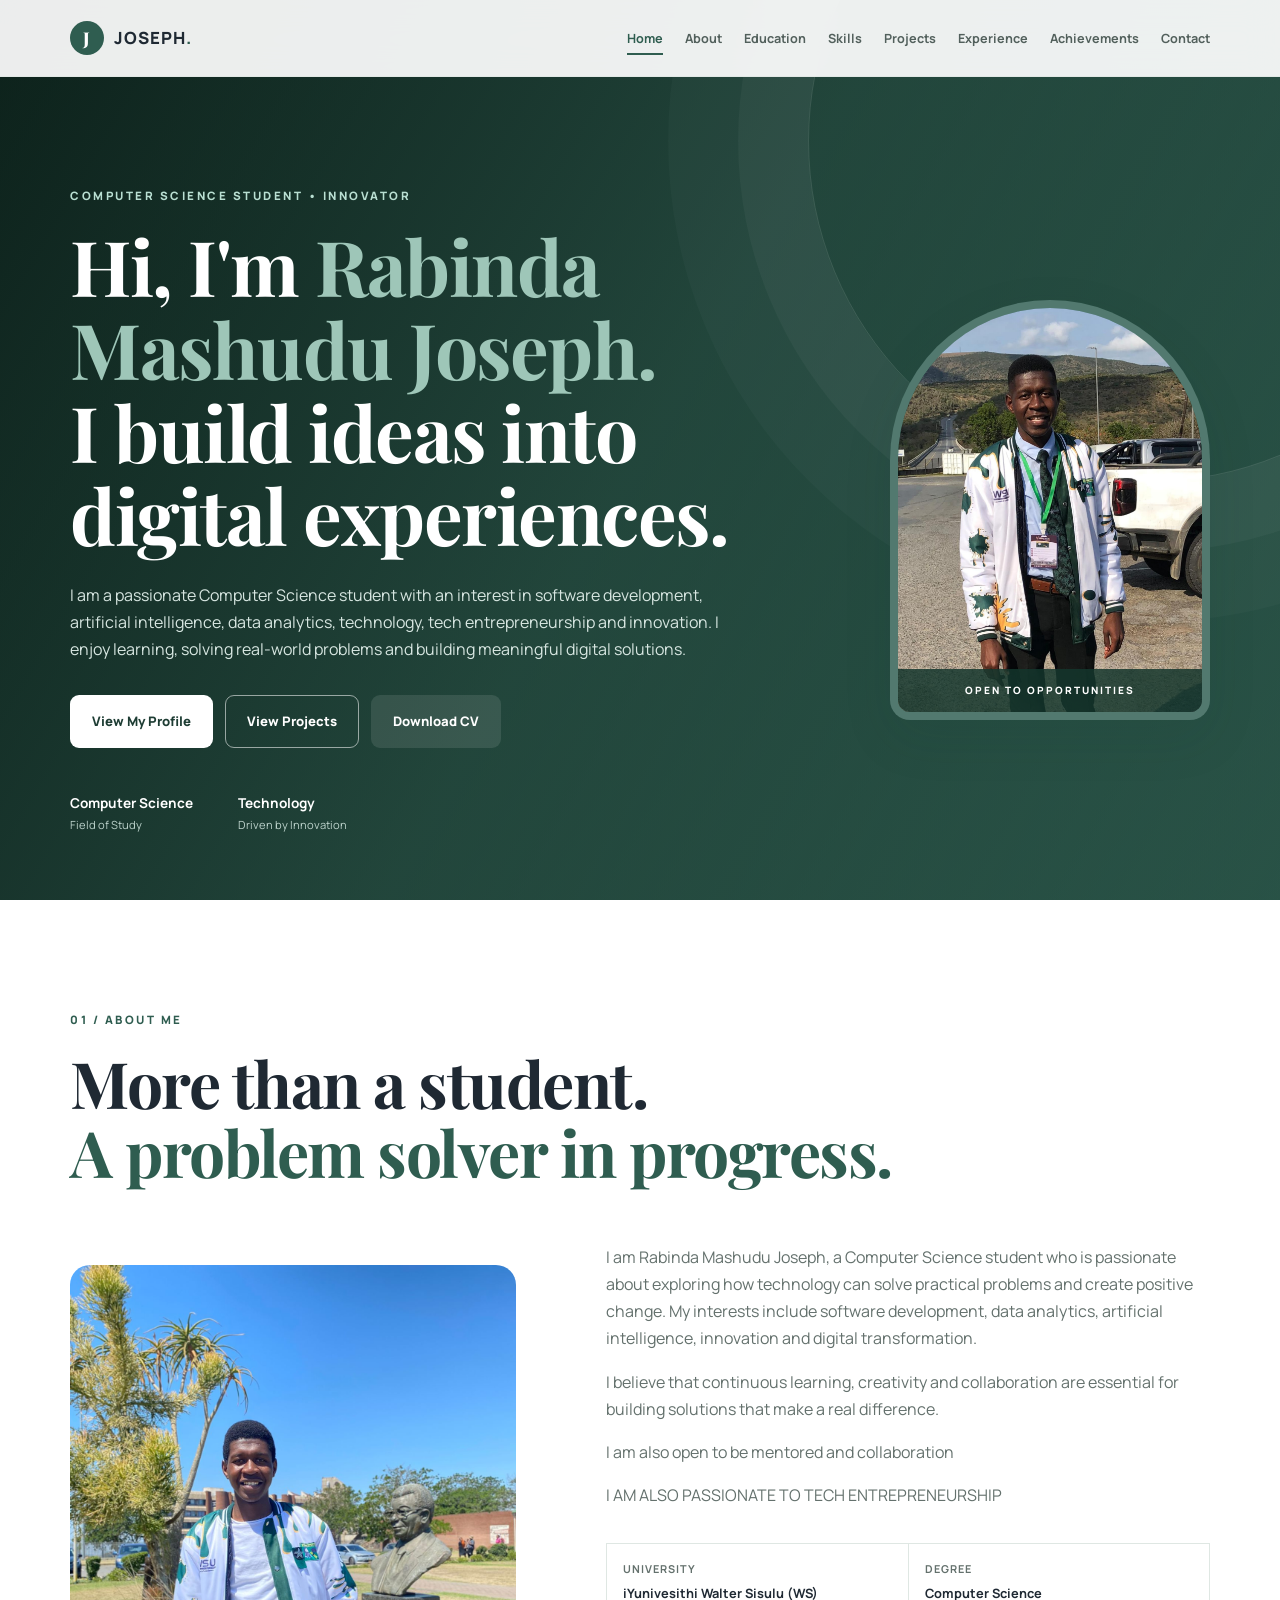
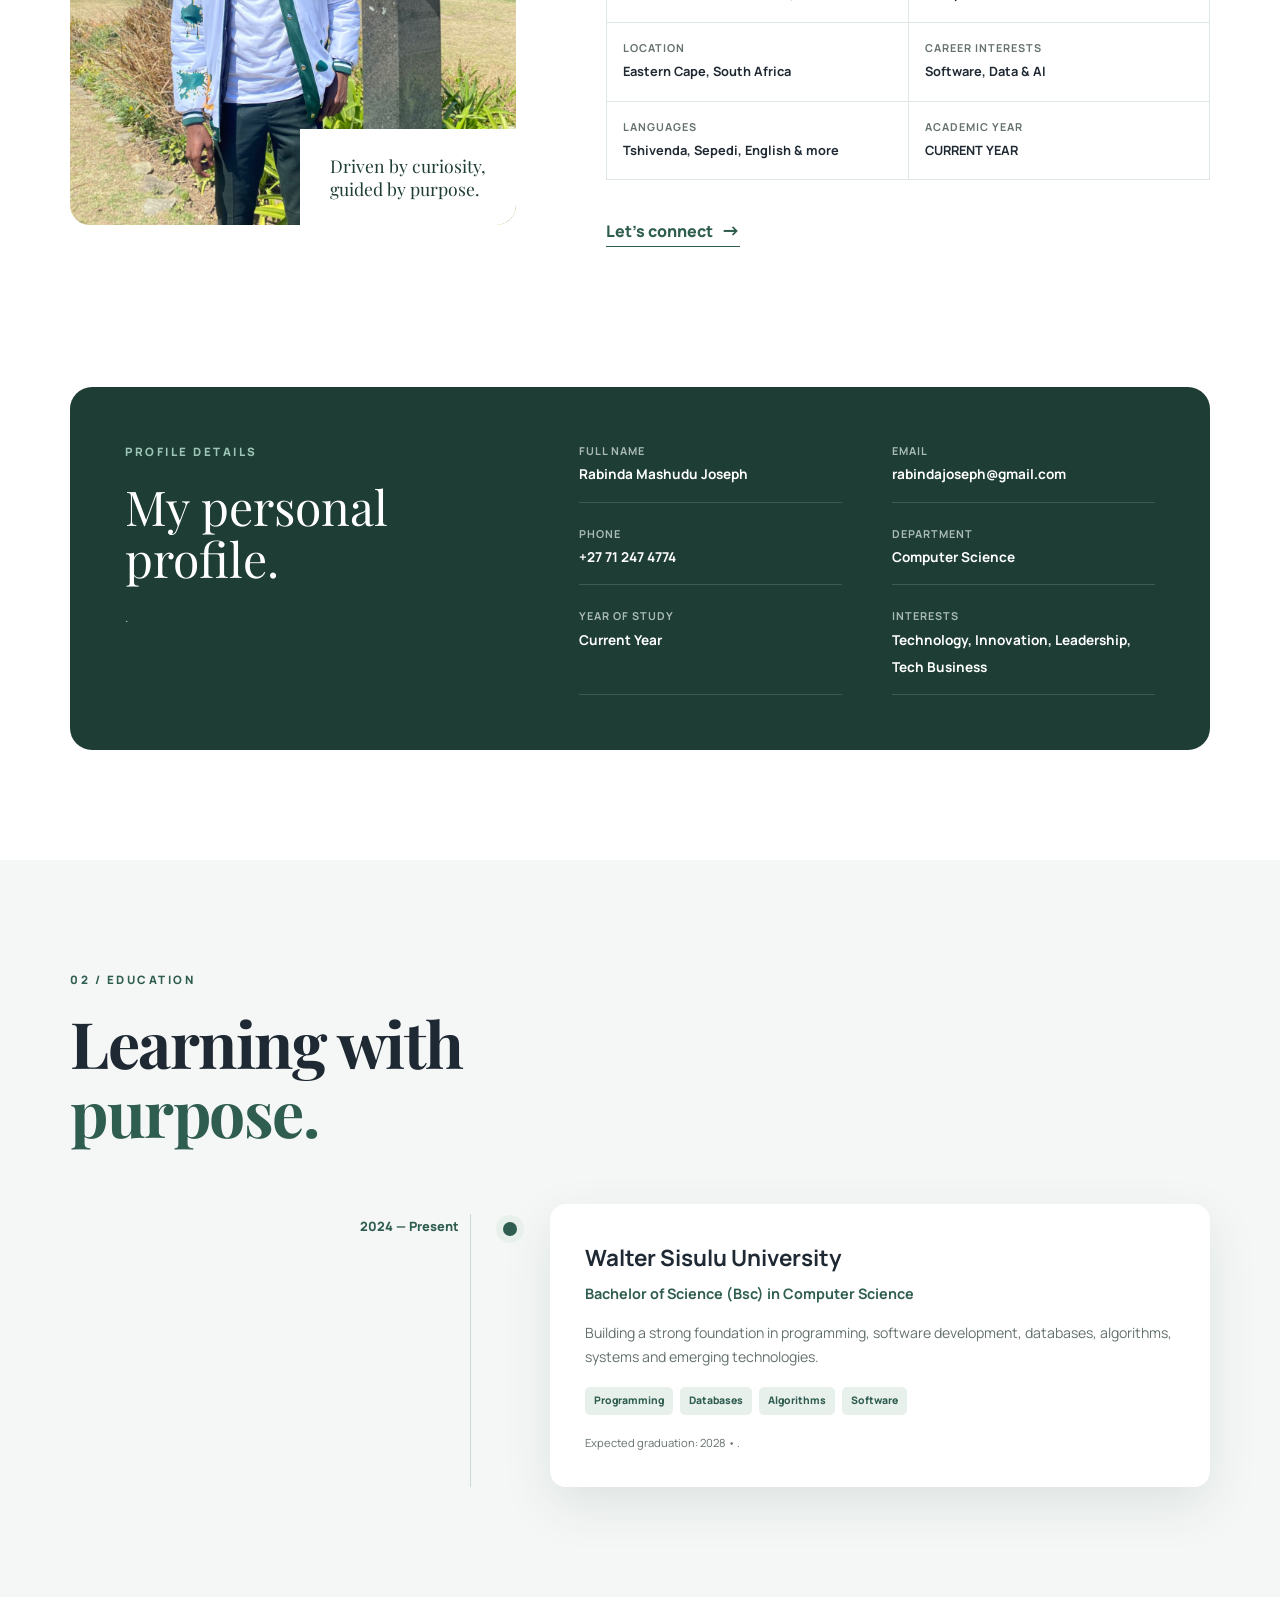
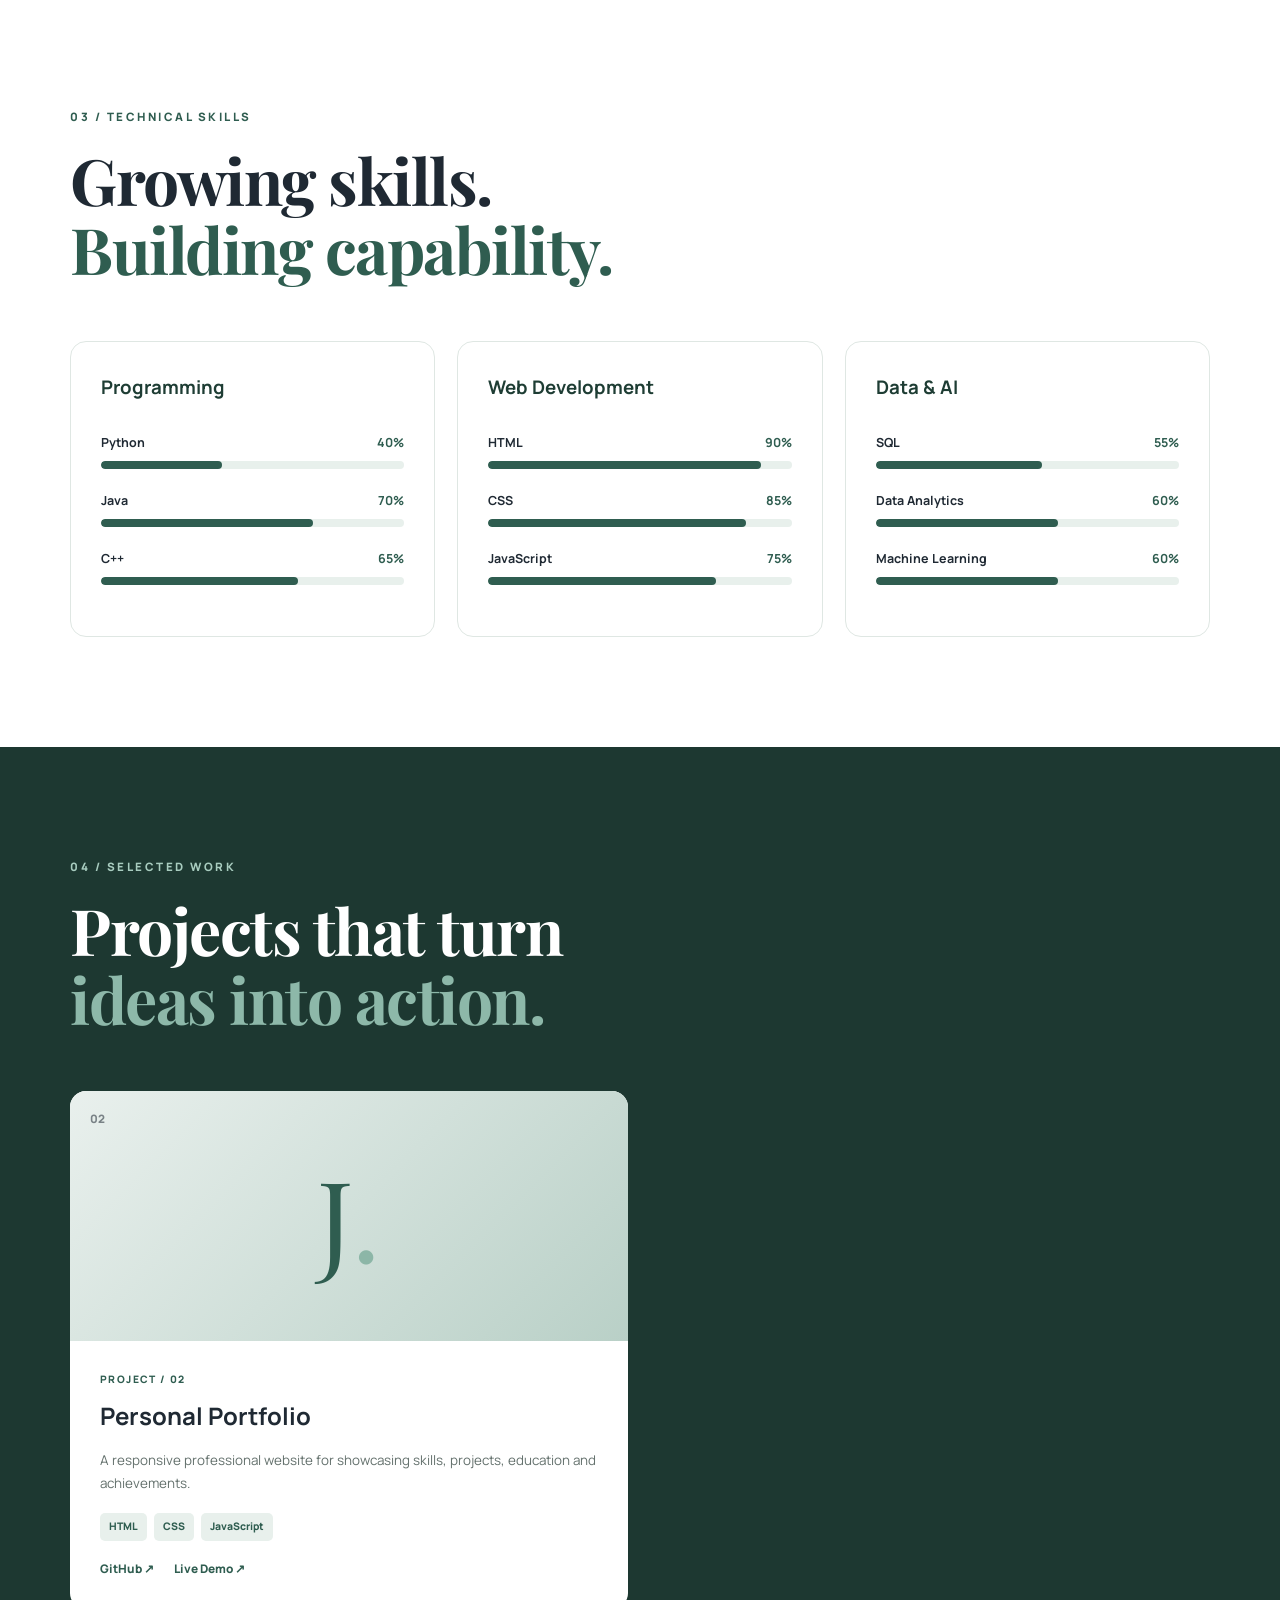
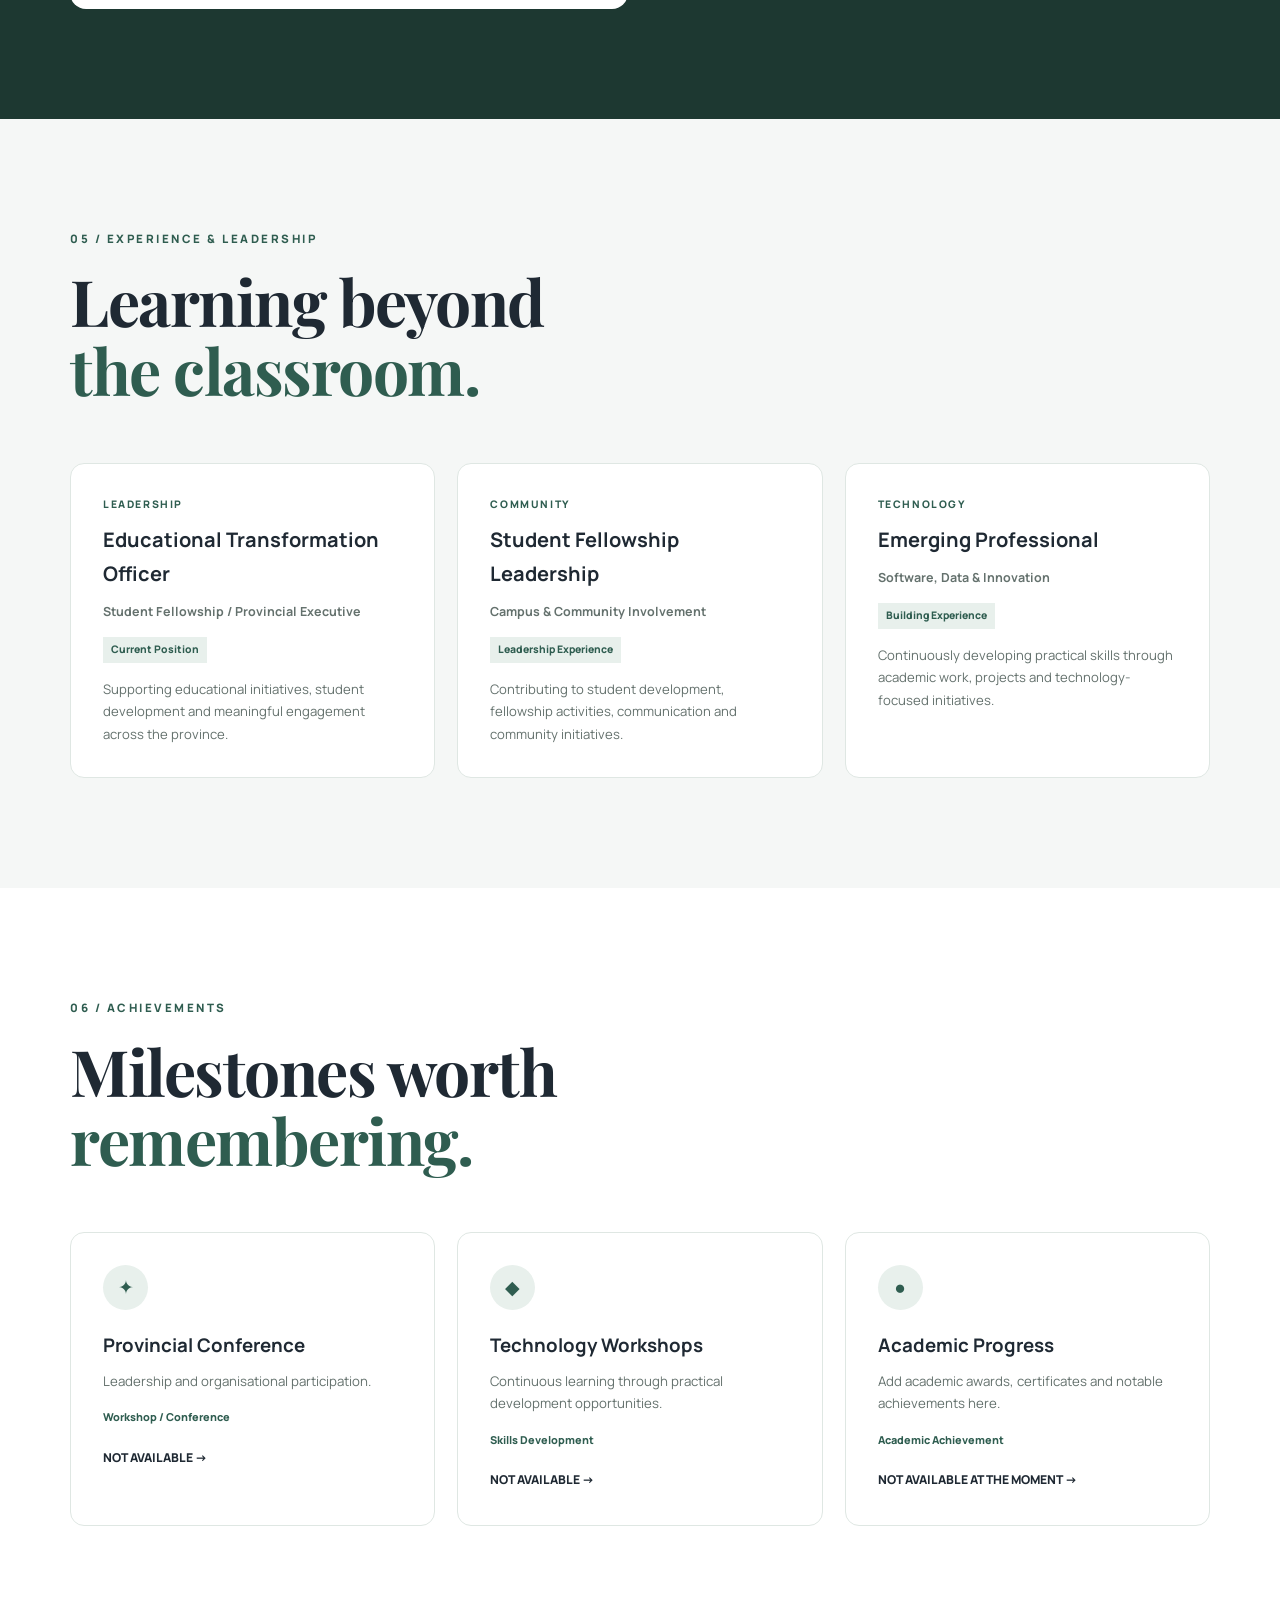
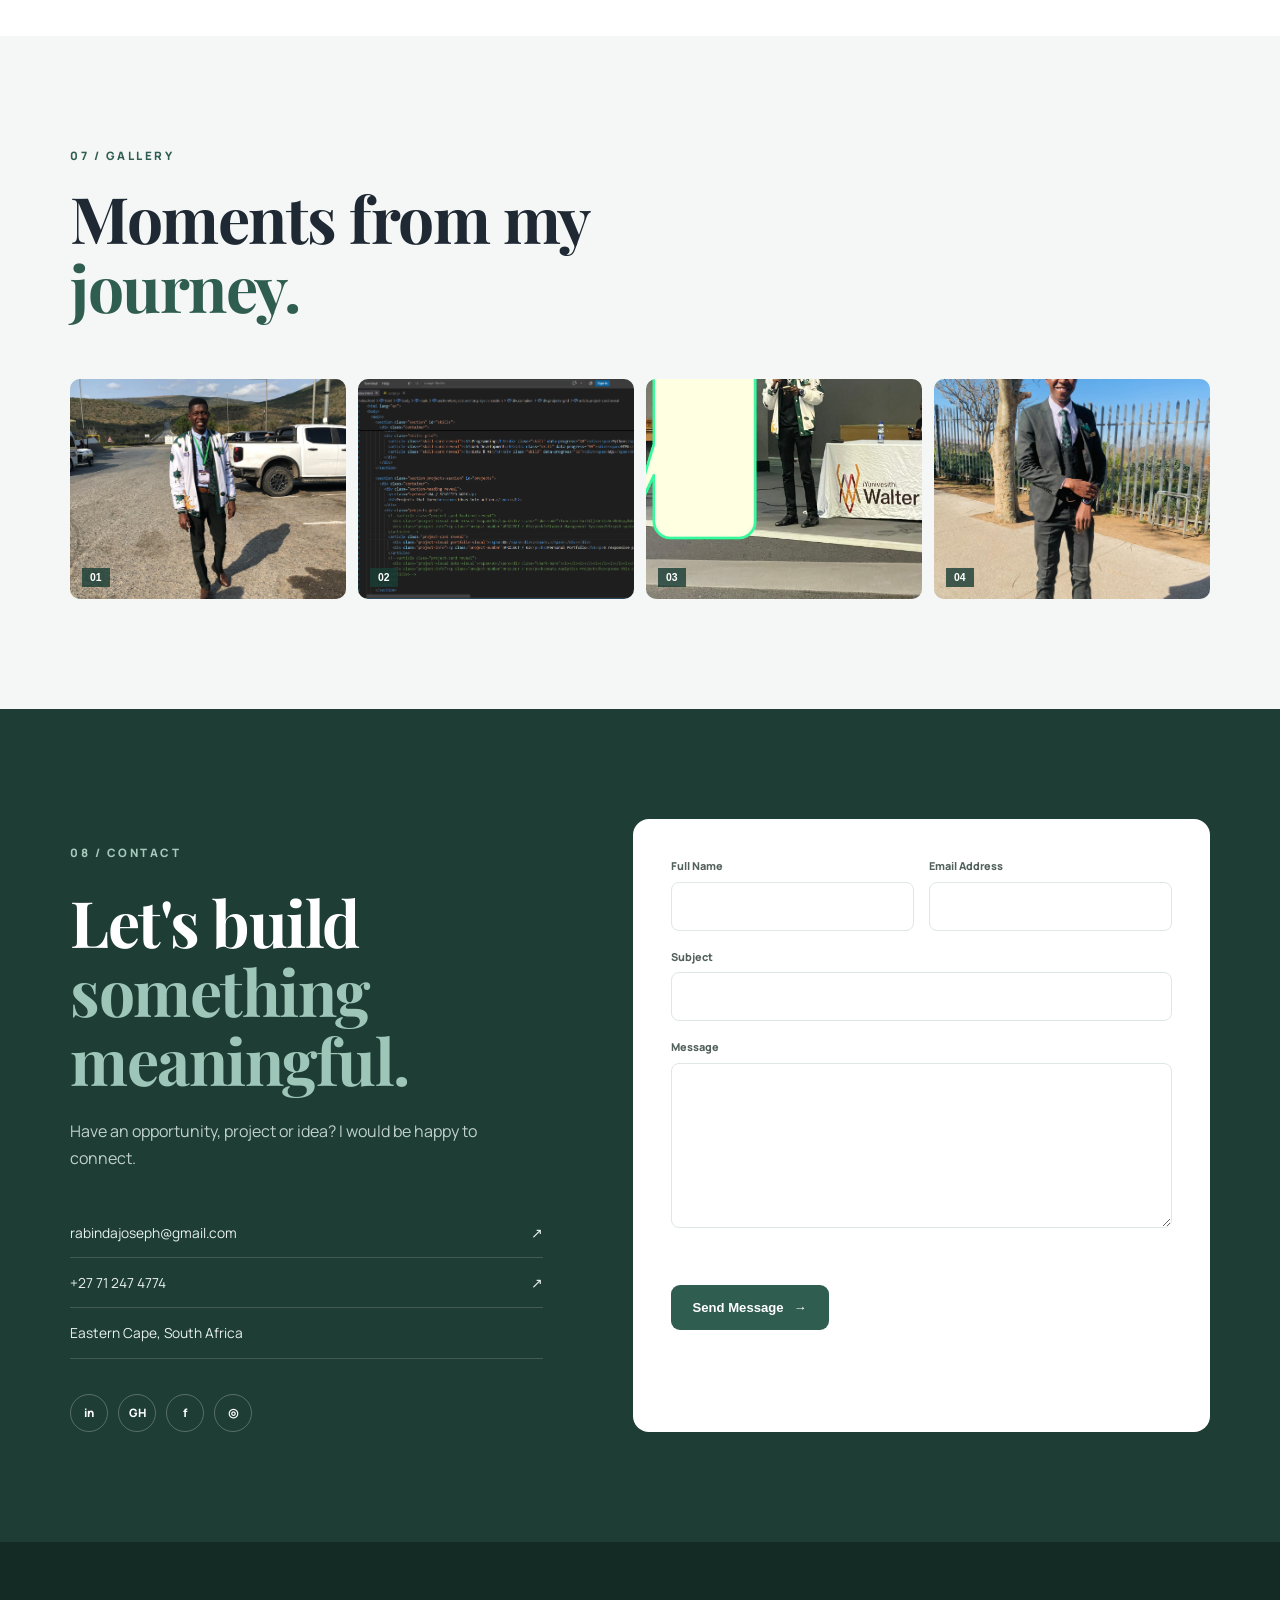
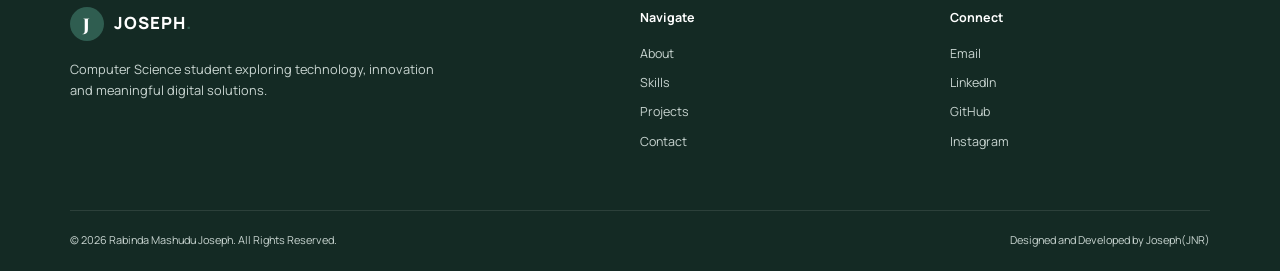
==== index.html @ 8132ddda "Add Google site verification meta tag Added Google site verification meta tag for SEO." ====
<!DOCTYPE html>
<html lang="en">
<head>
  <meta charset="UTF-8">
  <meta name="viewport" content="width=device-width, initial-scale=1.0">
  <meta name="description" content="Joseph's professional Computer Science student portfolio showcasing education, skills, projects, leadership and achievements.">
  <meta name="keywords" content="Joseph, Computer Science, Student Portfolio, Software Developer, Technology">
  <meta property="og:title" content="Rabinda Mashudu Joseph | Computer Science Student">
  <meta property="og:description" content="Professional student portfolio and profile.">
  <meta property="og:type" content="website">
  <title> Rabinda Mashudu Joseph | Computer Science Student</title>
  <link rel="icon" href="assets/images/gallery/logo.png">
  <link rel="preconnect" href="https://fonts.googleapis.com">
  <link rel="preconnect" href="https://fonts.gstatic.com" crossorigin>
  <link href="https://fonts.googleapis.com/css2?family=Manrope:wght@400;500;600;700;800&family=Playfair+Display:wght@600;700&display=swap" rel="stylesheet">
  <link rel="stylesheet" href="css/style.css">
  <link rel="stylesheet" href="css/responsive.css">
  <meta name="google-site-verification" content="IyHEulp7-5OcKnXWqlHJ1XY8YPsf2l_57tyUC4lCIXU" />
</head>
<body>
  <header class="site-header" id="top">
    <nav class="navbar container" aria-label="Main navigation">
      <a class="brand" href="#home" aria-label="Joseph home">
        <!-- Replace with your own logo image: assets/images/logo.png -->
        <span class="brand-mark">J</span>
        <span>JOSEPH<span>.</span></span>
      </a>
      <button class="menu-toggle" aria-label="Open navigation menu" aria-expanded="false">
        <span></span><span></span><span></span>
      </button>
      <ul class="nav-links">
        <li><a class="active" href="#home">Home</a></li>
        <li><a href="#about">About</a></li>
        <li><a href="#education">Education</a></li>
        <li><a href="#skills">Skills</a></li>
        <li><a href="#projects">Projects</a></li>
        <li><a href="#experience">Experience</a></li>
        <li><a href="#achievements">Achievements</a></li>
        <li><a href="#contact">Contact</a></li>
      </ul>
    </nav>
  </header>

  <main>
    <section class="hero" id="home">
      <div class="hero-overlay"></div>
      <div class="container hero-content">
        <div class="hero-copy reveal">
          <p class="eyebrow">COMPUTER SCIENCE STUDENT • INNOVATOR</p>
          <h1>Hi, I'm <span> Rabinda Mashudu Joseph.</span><br>I build ideas into digital experiences.</h1>
          <p class="hero-text">I am a passionate Computer Science student with an interest in software development, artificial intelligence, data analytics, technology, tech entrepreneurship and innovation. I enjoy learning, solving real-world problems and building meaningful digital solutions.</p>
          <div class="hero-actions">
            <a class="btn btn-primary" href="#about">View My Profile</a>
            <a class="btn btn-outline" href="#projects">View Projects</a>
            <a class="btn btn-light" href="assets/documents/CV-PORTAL.pdf" download>Download CV</a>
          </div>
          <div class="hero-meta">
            <div><strong>Computer Science</strong><span>Field of Study</span></div>
            <div><strong>Technology</strong><span>Driven by Innovation</span></div>
          </div>
        </div>
        <div class="hero-card reveal">
          <img src="assets/images/gallery/picture5.jpeg" alt="Portrait of Joseph" onerror="this.style.display='none';this.parentElement.classList.add('image-missing')">
          <div class="profile-placeholder" aria-hidden="true">J</div>
          <div class="status-dot"></div>
          <p>OPEN TO OPPORTUNITIES</p>
        </div>
      </div>
    </section>

    <section class="section about" id="about">
      <div class="container">
        <div class="section-heading reveal">
          <p class="eyebrow">01 / ABOUT ME</p>
          <h2>More than a student.<br><span>A problem solver in progress.</span></h2>
        </div>
        <div class="about-grid">
          <div class="about-image reveal">
            <img src="assets/images/gallery/profile.jpeg" alt="Joseph in a professional setting" onerror="this.style.display='none';this.parentElement.classList.add('image-missing')">
            <div class="profile-placeholder">J</div>
            <div class="image-note">Driven by curiosity,<br>guided by purpose.</div>
          </div>
          <div class="about-content reveal">
            <p>I am Rabinda Mashudu Joseph, a Computer Science student who is passionate about exploring how technology can solve practical problems and create positive change. My interests include software development, data analytics, artificial intelligence, innovation and digital transformation.</p>
            <p>I believe that continuous learning, creativity and collaboration are essential for building solutions that make a real difference.</p>
            <p>I am also open to be mentored and collaboration</p>
            <p>I AM ALSO PASSIONATE TO TECH ENTREPRENEURSHIP</p>
            <div class="details-grid">
              <div><span>University</span><strong> iYunivesithi Walter Sisulu (WS)</strong></div>
              <div><span>Degree</span><strong>Computer Science</strong></div>
              <div><span>Location</span><strong>Eastern Cape, South Africa</strong></div>
              <div><span>Career Interests</span><strong>Software, Data & AI</strong></div>
              <div><span>Languages</span><strong>Tshivenda, Sepedi, English & more</strong></div>
              <div><span>Academic Year</span><strong><!--Edit this detail--> CURRENT YEAR</strong></div>
            </div>
            <a class="text-link" href="#contact">Let's connect <span>→</span></a>
          </div>
        </div>
      </div>
    </section>

    <section class="section personal-section">
      <div class="container">
        <div class="personal-card reveal">
          <div class="personal-intro">
            <p class="eyebrow">PROFILE DETAILS</p>
            <h3>My personal<br>profile.</h3>
            <p><!--Private details such as your student number can remain hidden. Edit or remove any information before publishing-->.</p>
          </div>
          <div class="personal-list">
            <div><span>Full Name</span><strong>Rabinda Mashudu Joseph </strong></div>
            <div><span>Email</span><strong>rabindajoseph@gmail.com</strong></div>
            <div><span>Phone</span><strong>+27 71 247 4774</strong></div>
            <div><span>Department</span><strong>Computer Science</strong></div>
            <div><span>Year of Study</span><strong>Current Year</strong></div>
            <div><span>Interests</span><strong>Technology, Innovation, Leadership, Tech Business</strong></div>
          </div>
        </div>
      </div>
    </section>

    <section class="section section-tint" id="education">
      <div class="container">
        <div class="section-heading reveal">
          <p class="eyebrow">02 / EDUCATION</p>
          <h2>Learning with<br><span>purpose.</span></h2>
        </div>
        <div class="timeline">
          <article class="timeline-item reveal">
            <div class="timeline-date">2024 — Present</div>
            <div class="timeline-card">
              <span class="timeline-dot"></span>
              <h3>Walter Sisulu University</h3>
              <h4>Bachelor of Science (Bsc) in Computer Science</h4>
              <p>Building a strong foundation in programming, software development, databases, algorithms, systems and emerging technologies.</p>
              <div class="tag-row"><span>Programming</span><span>Databases</span><span>Algorithms</span><span>Software</span></div>
              <p class="small-text">Expected graduation: 2028 • <!--Update these details to match your programme-->.</p>
            </div>
          </article>
        </div>
      </div>
    </section>

    <section class="section" id="skills">
      <div class="container">
        <div class="section-heading reveal">
          <p class="eyebrow">03 / TECHNICAL SKILLS</p>
          <h2>Growing skills.<br><span>Building capability.</span></h2>
        </div>
        <div class="skills-grid">
          <article class="skill-card reveal"><h3>Programming</h3><div class="skill" data-progress="40"><div><span>Python</span><b>40%</b></div><i><em></em></i></div><div class="skill" data-progress="70"><div><span>Java</span><b>70%</b></div><i><em></em></i></div><div class="skill" data-progress="65"><div><span>C++</span><b>65%</b></div><i><em></em></i></div></article>
          <article class="skill-card reveal"><h3>Web Development</h3><div class="skill" data-progress="90"><div><span>HTML</span><b>90%</b></div><i><em></em></i></div><div class="skill" data-progress="85"><div><span>CSS</span><b>85%</b></div><i><em></em></i></div><div class="skill" data-progress="75"><div><span>JavaScript</span><b>75%</b></div><i><em></em></i></div></article>
          <article class="skill-card reveal"><h3>Data & AI</h3><div class="skill" data-progress="55"><div><span>SQL</span><b>55%</b></div><i><em></em></i></div><div class="skill" data-progress="60"><div><span>Data Analytics</span><b>60%</b></div><i><em></em></i></div><div class="skill" data-progress="60"><div><span>Machine Learning</span><b>60%</b></div><i><em></em></i></div></article>
        </div>
      </div>
    </section>

    <section class="section projects-section" id="projects">
      <div class="container">
        <div class="section-heading reveal">
          <p class="eyebrow">04 / SELECTED WORK</p>
          <h2>Projects that turn<br><span>ideas into action.</span></h2>
        </div>
        <div class="projects-grid">
          <!--<article class="project-card featured reveal">
            <div class="project-visual code-visual"><span>01</span><div class="fake-code">function build()<br>{<br>&nbsp;&nbsp;return <i>"solution";</i><br>}</div></div>
            <div class="project-info"><p class="project-number">PROJECT / 01</p><h3>Student Management System</h3><p>A system designed to manage student information and academic records in a structured and user-friendly way.</p><div class="tag-row"><span>HTML</span><span>CSS</span><span>JavaScript</span><span>MySQL</span></div><div class="project-links"><a href="#">GitHub ↗</a><a href="#">Live Demo ↗</a></div></div>
          </article> -->
          <article class="project-card reveal">
            <div class="project-visual portfolio-visual"><span>02</span><div>J<span>.</span></div></div>
            <div class="project-info"><p class="project-number">PROJECT / 02</p><h3>Personal Portfolio</h3><p>A responsive professional website for showcasing skills, projects, education and achievements.</p><div class="tag-row"><span>HTML</span><span>CSS</span><span>JavaScript</span></div><div class="project-links"><a href="https://github.com/JosephRabinda">GitHub ↗</a><a href="#">Live Demo ↗</a></div></div>
          </article>
          <!--<article class="project-card reveal">
            <div class="project-visual data-visual"><span>03</span><div class="chart-bars"><i></i><i></i><i></i><i></i><i></i></div></div>
            <div class="project-info"><p class="project-number">PROJECT / 03</p><h3>Data Analytics Project</h3><p>Use this card to showcase a future data analysis or machine learning project.</p><div class="tag-row"><span>Python</span><span>SQL</span><span>Analytics</span></div><div class="project-links"><a href="#">GitHub ↗</a><a href="#">Case Study ↗</a></div></div>
          </article>-->
        </div>
      </div>
    </section>

    <section class="section section-tint" id="experience">
      <div class="container">
        <div class="section-heading reveal"><p class="eyebrow">05 / EXPERIENCE & LEADERSHIP</p><h2>Learning beyond<br><span>the classroom.</span></h2></div>
        <div class="experience-grid">
          <article class="experience-card reveal"><p>LEADERSHIP</p><h3>Educational Transformation Officer</h3><h4>Student Fellowship / Provincial Executive</h4><span class="date">Current Position</span><p>Supporting educational initiatives, student development and meaningful engagement across the province.</p></article>
          <article class="experience-card reveal"><p>COMMUNITY</p><h3>Student Fellowship Leadership</h3><h4>Campus & Community Involvement</h4><span class="date">Leadership Experience</span><p>Contributing to student development, fellowship activities, communication and community initiatives.</p></article>
          <article class="experience-card reveal"><p>TECHNOLOGY</p><h3>Emerging Professional</h3><h4>Software, Data & Innovation</h4><span class="date">Building Experience</span><p>Continuously developing practical skills through academic work, projects and technology-focused initiatives.</p></article>
        </div>
      </div>
    </section>

    <section class="section" id="achievements">
      <div class="container">
        <div class="section-heading reveal"><p class="eyebrow">06 / ACHIEVEMENTS</p><h2>Milestones worth<br><span>remembering.</span></h2></div>
        <div class="achievement-grid">
          <article class="achievement-card reveal"><div class="achievement-icon">✦</div><h3>Provincial Conference</h3><p>Leadership and organisational participation.</p><span>Workshop / Conference</span><a href="#">NOT AVAILABLE →</a></article>
          <article class="achievement-card reveal"><div class="achievement-icon">◆</div><h3>Technology Workshops</h3><p>Continuous learning through practical development opportunities.</p><span>Skills Development</span><a href="#">NOT AVAILABLE →</a></article>
          <article class="achievement-card reveal"><div class="achievement-icon">●</div><h3>Academic Progress</h3><p>Add academic awards, certificates and notable achievements here.</p><span>Academic Achievement</span><a href="#">NOT AVAILABLE AT THE MOMENT →</a></article>
        </div>
      </div>
    </section>

    <section class="section gallery-section">
      <div class="container">
        <div class="section-heading reveal"><p class="eyebrow">07 / GALLERY</p><h2>Moments from my<br><span>journey.</span></h2></div>
        <div class="gallery-grid reveal">
          <button class="gallery-item" data-full="assets/images/gallery/picture1.jpeg"><span>01</span><img src="assets/images/gallery/picture1.jpeg" alt="Gallery image 1"></button>
          <button class="gallery-item" data-full="assets/images/gallery/picture6.png"><span>02</span><img src="assets/images/gallery/picture6.png" alt="Gallery image 2"></button>
          <button class="gallery-item" data-full="assets/images/gallery/picture7.jpeg"><span>03</span><img src="assets/images/gallery/picture7.jpeg" alt="Gallery image 3"></button>
          <button class="gallery-item" data-full="assets/images/gallery/picture2.jpeg"><span>04</span><img src="assets/images/gallery/picture2.jpeg" alt="Gallery image 4"></button>
        </div>
      </div>
    </section>

    <section class="section contact-section" id="contact">
      <div class="container contact-grid">
        <div class="contact-copy reveal">
          <p class="eyebrow">08 / CONTACT</p>
          <h2>Let's build<br><span>something meaningful.</span></h2>
          <p>Have an opportunity, project or idea? I would be happy to connect.</p>
          <div class="contact-list">
            <a href="mailto:rabindajoseph@gmail.com">rabindajoseph@gmail.com <span>↗</span></a>
            <a href="tel:+27712474774">+27 71 247 4774 <span>↗</span></a>
            <p>Eastern Cape, South Africa</p>
          </div>
          <div class="socials">
            <a href="www.linkedin.com/in/josephrabinda" aria-label="LinkedIn">in</a><a href="https://github.com/JosephRabinda" aria-label="GitHub">GH</a><a href="https://www.facebook.com/j.h.seh.ph.rabinda" aria-label="Facebook">f</a><a href="https://www.instagram.com/joseph_rabinda?utm_source=qr&igsi=MTBqMHk4ZnN4NzliYg==" aria-label="Instagram">◎</a><!--<a href="#" aria-label="X">𝕏</a><a href="#" aria-label="YouTube">▶</a>-->
          </div>
        </div>
        <form class="contact-form reveal" id="contactForm" action="https://formsubmit.co/rabindajoseph@gmail.com" method="POST" novalidate>
          <!-- Replace the email in the action URL with your own FormSubmit email -->
          <input type="hidden" name="_subject" value="New message from Joseph's Portfolio">
          <input type="hidden" name="_captcha" value="false">
          <div class="form-row"><div class="field"><label for="name">Full Name</label><input id="name" name="name" type="text" required></div><div class="field"><label for="email">Email Address</label><input id="email" name="email" type="email" required></div></div>
          <div class="field"><label for="subject">Subject</label><input id="subject" name="subject" type="text" required></div>
          <div class="field"><label for="message">Message</label><textarea id="message" name="message" rows="6" required></textarea></div>
          <div id="formMessage" role="status"></div>
          <button class="btn btn-primary" type="submit">Send Message <span>→</span></button>
        </form>
      </div>
    </section>
  </main>

  <footer>
    <div class="container footer-grid">
      <div><a class="brand" href="#home"><span class="brand-mark">J</span><span>JOSEPH<span>.</span></span></a><p>Computer Science student exploring technology, innovation and meaningful digital solutions.</p></div>
      <div><h4>Navigate</h4><a href="#about">About</a><a href="#skills">Skills</a><a href="#projects">Projects</a><a href="#contact">Contact</a></div>
      <div><h4>Connect</h4><a href="mailto:rabindajoseph@gmail.com">Email</a><a href="www.linkedin.com/in/josephrabinda">LinkedIn</a><a href="https://github.com/JosephRabinda">GitHub</a><a href="https://www.instagram.com/joseph_rabinda?utm_source=qr&igsi=MTBqMHk4ZnN4NzliYg==">Instagram</a></div>
    </div>
    <div class="container footer-bottom"><span>© 2026 Rabinda Mashudu Joseph. All Rights Reserved.</span><span>Designed and Developed by Joseph(JNR)</span></div>
  </footer>

  <button class="scroll-top" aria-label="Scroll to top">↑</button>
  <div class="lightbox" role="dialog" aria-modal="true" aria-label="Image preview"><button aria-label="Close image">×</button><img src="" alt="Expanded gallery image"></div>
  <script src="js/script.js"></script>
</body>
</html>
---- css/style.css ----
:root{--green:#2F5D50;--green-dark:#1E3D34;--green-soft:#E8F0EC;--white:#fff;--grey:#F5F7F6;--ink:#1F2933;--muted:#64716d;--line:#dfe7e3;--shadow:0 18px 50px rgba(22,54,45,.10);--radius:22px}*{box-sizing:border-box;margin:0;padding:0}html{scroll-behavior:smooth}body{font-family:Manrope,Arial,sans-serif;color:var(--ink);background:var(--white);line-height:1.7;overflow-x:hidden}a{text-decoration:none;color:inherit}img{max-width:100%;display:block}.container{width:min(1140px,calc(100% - 48px));margin:auto}.section{padding:110px 0}.section-tint{background:var(--grey)}.site-header{position:fixed;top:0;left:0;width:100%;z-index:1000;background:rgba(255,255,255,.92);backdrop-filter:blur(16px);border-bottom:1px solid rgba(223,231,227,.75)}.navbar{height:76px;display:flex;align-items:center;justify-content:space-between}.brand{display:flex;align-items:center;gap:10px;font-weight:800;letter-spacing:1px;font-size:1.05rem}.brand>span:last-child span{color:var(--green)}.brand-mark{display:grid;place-items:center;width:34px;height:34px;border-radius:50%;background:var(--green);color:#fff;font-family:"Playfair Display",serif;font-size:1.1rem}.nav-links{display:flex;align-items:center;gap:22px;list-style:none}.nav-links a{font-size:.79rem;font-weight:700;color:#52605c;position:relative;padding:8px 0;transition:.3s}.nav-links a:hover,.nav-links a.active{color:var(--green)}.nav-links a:after{content:"";position:absolute;bottom:0;left:0;width:0;height:2px;background:var(--green);transition:.3s}.nav-links a:hover:after,.nav-links a.active:after{width:100%}.menu-toggle{display:none;background:none;border:0;cursor:pointer}.menu-toggle span{display:block;width:26px;height:2px;background:var(--green-dark);margin:5px;transition:.3s}.hero{min-height:100vh;display:flex;align-items:center;position:relative;background:linear-gradient(120deg,#18372e,#2f5d50 50%,#244a3f);color:#fff;overflow:hidden}.hero:before{content:"";position:absolute;inset:0;background-image:linear-gradient(120deg,rgba(7,22,17,.75),rgba(47,93,80,.48)),url("../assets/images/background.jpg");background-size:cover;background-position:center;opacity:.88}.hero:after{content:"";position:absolute;width:680px;height:680px;border:1px solid rgba(255,255,255,.12);border-radius:50%;right:-210px;top:-200px;box-shadow:0 0 0 70px rgba(255,255,255,.035),0 0 0 140px rgba(255,255,255,.025)}.hero-content{position:relative;z-index:1;display:grid;grid-template-columns:1.3fr .7fr;gap:80px;align-items:center;padding-top:120px}.eyebrow{font-size:.72rem;font-weight:800;letter-spacing:2.5px;color:var(--green);margin-bottom:18px}.hero .eyebrow{color:#b9dfd2}.hero h1,.section-heading h2,.contact-copy h2{font-family:"Playfair Display",serif;line-height:1.08;letter-spacing:-1.5px}.hero h1{font-size:clamp(3.2rem,6vw,5.5rem);max-width:850px}.hero h1 span,.section-heading h2 span,.contact-copy h2 span{color:#9ec6b8}.hero-text{max-width:650px;color:#d7e6e1;font-size:1rem;margin:26px 0 32px}.hero-actions{display:flex;flex-wrap:wrap;gap:12px}.btn{display:inline-flex;align-items:center;justify-content:center;gap:10px;border:1px solid transparent;padding:14px 21px;border-radius:9px;font-weight:800;font-size:.82rem;cursor:pointer;transition:all .3s ease}.btn:hover{transform:translateY(-3px);box-shadow:0 12px 28px rgba(0,0,0,.18)}.btn-primary{background:var(--green);color:#fff}.btn-primary:hover{background:#3d7465}.hero .btn-primary{background:#fff;color:var(--green-dark)}.hero .btn-primary:hover{background:#e9f4ef}.btn-outline{border-color:rgba(255,255,255,.55);color:#fff}.btn-outline:hover{background:#fff;color:var(--green-dark)}.btn-light{background:rgba(255,255,255,.1);color:#fff}.btn-light:hover{background:rgba(255,255,255,.22)}.hero-meta{display:flex;gap:45px;margin-top:44px}.hero-meta div{display:flex;flex-direction:column}.hero-meta strong{font-size:.85rem}.hero-meta span{font-size:.7rem;color:#bcd2cb}.hero-card{width:320px;height:420px;justify-self:end;position:relative;border-radius:160px 160px 20px 20px;overflow:hidden;border:8px solid rgba(255,255,255,.16);box-shadow:var(--shadow);background:#315f53}.hero-card img{width:100%;height:100%;object-fit:cover}.profile-placeholder{display:none;width:100%;height:100%;place-items:center;background:linear-gradient(135deg,#315f53,#18372e);color:#fff;font:7rem "Playfair Display",serif}.image-missing .profile-placeholder{display:grid}.hero-card.image-missing .profile-placeholder{display:grid}.hero-card.image-missing img,.about-image.image-missing img{display:none}.hero-card p{position:absolute;bottom:0;left:0;right:0;padding:13px;background:rgba(20,54,45,.84);font-size:.63rem;letter-spacing:2px;font-weight:800;text-align:center}.status-dot{position:absolute;top:22px;right:22px;width:12px;height:12px;border-radius:50%;background:#9ec6b8;box-shadow:0 0 0 6px rgba(158,198,184,.18)}.section-heading{margin-bottom:58px}.section-heading h2,.contact-copy h2{font-size:clamp(2.5rem,5vw,4.5rem)}.section-heading h2 span{color:var(--green)}.about-grid{display:grid;grid-template-columns:.85fr 1.15fr;gap:90px;align-items:center}.about-image{height:560px;position:relative;border-radius:20px;overflow:hidden;background:#315f53}.about-image img{width:100%;height:100%;object-fit:cover}.about-image.image-missing .profile-placeholder{display:grid}.image-note{position:absolute;bottom:0;right:0;background:#fff;padding:25px 30px;font:1.1rem "Playfair Display",serif;color:var(--green-dark)}.about-content>p{color:var(--muted);margin-bottom:16px}.details-grid{display:grid;grid-template-columns:1fr 1fr;gap:1px;background:var(--line);border:1px solid var(--line);margin:34px 0}.details-grid div{padding:16px;background:#fff}.details-grid span,.personal-list span{display:block;color:var(--muted);font-size:.68rem;font-weight:700;text-transform:uppercase;letter-spacing:1px}.details-grid strong{font-size:.8rem}.text-link{font-weight:800;color:var(--green);border-bottom:1px solid var(--green);padding-bottom:4px}.text-link span{font-size:1.2rem;margin-left:5px}.personal-section{padding:30px 0 110px}.personal-card{background:var(--green-dark);color:#fff;border-radius:var(--radius);padding:55px;display:grid;grid-template-columns:.8fr 1.2fr;gap:70px}.personal-card .eyebrow{color:#9ec6b8}.personal-card h3{font:3rem/1.1 "Playfair Display",serif}.personal-intro>p:last-child{color:#b9c9c4;margin-top:20px;font-size:.86rem}.personal-list{display:grid;grid-template-columns:1fr 1fr;gap:22px 50px;align-content:center}.personal-list div{padding-bottom:14px;border-bottom:1px solid rgba(255,255,255,.15)}.personal-list span{color:#aabbb6}.personal-list strong{font-size:.85rem}.timeline{position:relative;max-width:850px;margin-left:auto}.timeline:before{content:"";position:absolute;left:110px;top:10px;bottom:0;width:1px;background:#cbd9d4}.timeline-item{display:grid;grid-template-columns:150px 1fr;gap:40px}.timeline-date{font-size:.8rem;font-weight:800;color:var(--green);padding-top:12px}.timeline-card{position:relative;background:#fff;border-radius:16px;padding:35px;box-shadow:var(--shadow)}.timeline-dot{position:absolute;left:-47px;top:18px;width:14px;height:14px;border-radius:50%;background:var(--green);box-shadow:0 0 0 7px var(--green-soft)}.timeline-card h3{font-size:1.4rem}.timeline-card h4{color:var(--green);font-size:.9rem;margin:5px 0 15px}.timeline-card p{color:var(--muted);font-size:.88rem}.tag-row{display:flex;flex-wrap:wrap;gap:7px;margin:18px 0}.tag-row span{padding:5px 9px;background:var(--green-soft);color:var(--green);border-radius:5px;font-size:.65rem;font-weight:800}.small-text{font-size:.7rem!important}.skills-grid{display:grid;grid-template-columns:repeat(3,1fr);gap:22px}.skill-card{border:1px solid var(--line);border-radius:16px;padding:30px;transition:all .3s ease}.skill-card:hover{transform:translateY(-6px);box-shadow:var(--shadow);border-color:#9ec6b8;background:#fbfdfc}.skill-card h3{margin-bottom:28px;color:var(--green-dark)}.skill{margin-bottom:21px}.skill>div{display:flex;justify-content:space-between;font-size:.78rem;font-weight:700;margin-bottom:8px}.skill b{color:var(--green)}.skill i{display:block;height:8px;background:var(--green-soft);border-radius:10px;overflow:hidden}.skill em{display:block;height:100%;width:0;background:var(--green);border-radius:10px;transition:width 1.4s cubic-bezier(.2,.8,.2,1)}.skill-card:hover em{filter:brightness(1.12)}.projects-section{background:#1d3831;color:#fff}.projects-section .section-heading .eyebrow{color:#a8ccbf}.projects-section .section-heading h2 span{color:#8db8a9}.projects-grid{display:grid;grid-template-columns:1fr 1fr;gap:25px}.project-card{background:#fff;color:var(--ink);border-radius:16px;overflow:hidden;transition:all .3s ease}.project-card.featured{grid-column:span 2;display:grid;grid-template-columns:1fr 1fr}.project-card:hover{transform:translateY(-7px);box-shadow:0 24px 50px rgba(0,0,0,.28);outline:1px solid #78a999}.project-visual{min-height:250px;position:relative;display:flex;align-items:center;justify-content:center;overflow:hidden}.project-visual>span{position:absolute;top:18px;left:20px;font-size:.72rem;font-weight:800;opacity:.55}.code-visual{background:linear-gradient(135deg,#c7dfd6,#eaf4f0)}.fake-code{font-family:monospace;color:#315f53;line-height:2;font-size:1rem}.fake-code i{color:#7a9e90}.portfolio-visual{background:linear-gradient(135deg,#e9f0ed,#b9d0c7)}.portfolio-visual>div{font:7rem "Playfair Display",serif;color:#2f5d50}.portfolio-visual>div span{color:#8cb6a7}.data-visual{background:#e7efeb}.chart-bars{display:flex;gap:10px;align-items:flex-end;height:120px}.chart-bars i{display:block;width:24px;background:var(--green);border-radius:5px 5px 0 0}.chart-bars i:nth-child(1){height:35%}.chart-bars i:nth-child(2){height:60%}.chart-bars i:nth-child(3){height:48%}.chart-bars i:nth-child(4){height:85%}.chart-bars i:nth-child(5){height:100%}.project-info{padding:30px}.project-number{font-size:.64rem;font-weight:800;letter-spacing:1.4px;color:var(--green);margin-bottom:8px}.project-info h3{font-size:1.5rem}.project-info>p:not(.project-number){color:var(--muted);font-size:.84rem;margin:12px 0}.project-links{display:flex;gap:20px}.project-links a{font-size:.74rem;font-weight:800;color:var(--green);transition:.3s}.project-links a:hover{color:var(--green-dark);transform:translateX(3px)}.experience-grid,.achievement-grid{display:grid;grid-template-columns:repeat(3,1fr);gap:22px}.experience-card{background:#fff;border-radius:14px;padding:32px;border:1px solid var(--line);transition:.3s}.experience-card:hover{transform:translateY(-5px);box-shadow:var(--shadow)}.experience-card>p:first-child{font-size:.65rem;letter-spacing:1.6px;color:var(--green);font-weight:800}.experience-card h3{font-size:1.25rem;margin:10px 0}.experience-card h4{font-size:.78rem;color:var(--muted)}.experience-card .date{display:inline-block;margin:15px 0;padding:4px 8px;background:var(--green-soft);color:var(--green);font-size:.65rem;font-weight:800}.experience-card>p:last-child{font-size:.82rem;color:var(--muted)}.achievement-card{padding:32px;border-radius:14px;border:1px solid var(--line);transition:.3s}.achievement-card:hover{transform:translateY(-6px);box-shadow:var(--shadow);background:#fbfdfc}.achievement-icon{width:45px;height:45px;display:grid;place-items:center;background:var(--green-soft);color:var(--green);border-radius:50%;font-size:1.2rem}.achievement-card h3{margin:20px 0 8px}.achievement-card p{font-size:.83rem;color:var(--muted)}.achievement-card span{display:block;margin:16px 0;color:var(--green);font-size:.68rem;font-weight:800}.achievement-card a{font-size:.76rem;font-weight:800}.gallery-section{background:var(--grey)}.gallery-grid{display:grid;grid-template-columns:repeat(4,1fr);gap:12px}.gallery-item{border:0;background:#dce8e3;min-height:220px;overflow:hidden;cursor:pointer;position:relative;border-radius:10px}.gallery-item img{width:100%;height:100%;object-fit:cover;position:absolute;inset:0;transition:.4s}.gallery-item:hover img{transform:scale(1.08)}.gallery-item span{position:absolute;z-index:1;bottom:12px;left:12px;background:rgba(24,61,52,.8);color:#fff;padding:4px 8px;font-size:.65rem;font-weight:800}.contact-section{background:var(--green-dark);color:#fff}.contact-grid{display:grid;grid-template-columns:.9fr 1.1fr;gap:90px}.contact-copy .eyebrow{color:#a6c9bc}.contact-copy h2 span{color:#9ec6b8}.contact-copy>p{color:#c0d1cb;margin:24px 0}.contact-list{margin:35px 0}.contact-list a,.contact-list p{display:flex;justify-content:space-between;border-bottom:1px solid rgba(255,255,255,.16);padding:13px 0;color:#e9f1ee;font-size:.86rem}.contact-list a:hover{color:#9ec6b8}.socials{display:flex;gap:10px}.socials a{width:38px;height:38px;border:1px solid rgba(255,255,255,.25);display:grid;place-items:center;border-radius:50%;font-size:.72rem;font-weight:800;transition:.3s}.socials a:hover{background:#fff;color:var(--green-dark);transform:scale(1.1)}.contact-form{background:#fff;color:var(--ink);padding:38px;border-radius:16px}.form-row{display:grid;grid-template-columns:1fr 1fr;gap:15px}.field{margin-bottom:17px}.field label{display:block;font-size:.68rem;font-weight:800;margin-bottom:6px;color:#53615d}.field input,.field textarea{width:100%;border:1px solid var(--line);border-radius:8px;padding:12px;font:inherit;font-size:.85rem;outline:none;transition:.3s}.field input:focus,.field textarea:focus{border-color:var(--green);box-shadow:0 0 0 3px var(--green-soft)}#formMessage{font-size:.78rem;margin-bottom:12px;min-height:20px}.error{color:#b33}.success{color:var(--green)}footer{padding:65px 0 22px;background:#142a24;color:#c9d5d1}.footer-grid{display:grid;grid-template-columns:2fr 1fr 1fr;gap:50px}.footer-grid .brand{color:#fff}.footer-grid p{max-width:380px;font-size:.8rem;margin-top:18px}.footer-grid h4{color:#fff;font-size:.78rem;margin-bottom:15px}.footer-grid>div:nth-child(n+2) a{display:block;font-size:.78rem;margin:8px 0;transition:.3s}.footer-grid>div:nth-child(n+2) a:hover{color:#9ec6b8;transform:translateX(3px)}.footer-bottom{border-top:1px solid rgba(255,255,255,.1);margin-top:50px;padding-top:20px;display:flex;justify-content:space-between;font-size:.68rem}.scroll-top{position:fixed;right:22px;bottom:22px;width:45px;height:45px;border:0;border-radius:50%;background:var(--green);color:#fff;font-size:1.1rem;cursor:pointer;box-shadow:var(--shadow);opacity:0;visibility:hidden;transform:translateY(15px);transition:.3s;z-index:50}.scroll-top.show{opacity:1;visibility:visible;transform:none}.scroll-top:hover{background:var(--green-dark);transform:translateY(-3px)}.lightbox{position:fixed;inset:0;background:rgba(8,22,17,.92);display:none;align-items:center;justify-content:center;padding:40px;z-index:2000}.lightbox.open{display:flex}.lightbox img{max-height:90vh;max-width:90vw;object-fit:contain}.lightbox button{position:absolute;right:25px;top:15px;background:none;border:0;color:#fff;font-size:2.5rem;cursor:pointer}.reveal{opacity:0;transform:translateY(24px);transition:opacity .7s ease,transform .7s ease}.reveal.visible{opacity:1;transform:none}
---- css/responsive.css ----
@media(max-width:1000px){.nav-links{gap:13px}.nav-links a{font-size:.7rem}.hero-content{gap:35px}.about-grid,.contact-grid{gap:50px}.experience-grid,.achievement-grid{grid-template-columns:1fr 1fr}.experience-card:last-child,.achievement-card:last-child{grid-column:span 2}.project-card.featured{grid-template-columns:.8fr 1.2fr}}@media(max-width:780px){.container{width:min(100% - 34px,1140px)}.section{padding:78px 0}.navbar{height:68px}.menu-toggle{display:block;z-index:1002}.nav-links{position:absolute;top:68px;left:0;width:100%;background:#fff;border-bottom:1px solid var(--line);display:flex;flex-direction:column;align-items:stretch;gap:0;padding:12px 24px 22px;max-height:0;overflow:hidden;opacity:0;pointer-events:none;transition:.35s}.nav-links.open{max-height:600px;opacity:1;pointer-events:auto}.nav-links li{border-bottom:1px solid #edf1ef}.nav-links a{display:block;padding:13px 0;font-size:.8rem}.hero{min-height:auto}.hero-content{grid-template-columns:1fr;padding:140px 0 75px;text-align:center}.hero-copy{display:flex;flex-direction:column;align-items:center}.hero h1{font-size:clamp(3rem,11vw,4.5rem)}.hero-text{font-size:.9rem}.hero-card{justify-self:center;width:250px;height:330px}.hero-meta{margin-top:30px}.about-grid,.contact-grid{grid-template-columns:1fr}.about-image{height:430px;max-width:520px}.personal-card{grid-template-columns:1fr;padding:35px;gap:35px}.skills-grid{grid-template-columns:1fr 1fr}.projects-grid{grid-template-columns:1fr}.project-card.featured{grid-column:span 1;grid-template-columns:1fr}.experience-grid,.achievement-grid{grid-template-columns:1fr}.experience-card:last-child,.achievement-card:last-child{grid-column:auto}.gallery-grid{grid-template-columns:1fr 1fr}.footer-grid{grid-template-columns:1fr 1fr}.footer-grid>div:first-child{grid-column:span 2}}@media(max-width:560px){.hero-actions{width:100%;flex-direction:column}.hero-actions .btn{width:100%}.hero-meta{gap:25px}.hero-meta strong{font-size:.72rem}.hero-meta span{font-size:.6rem}.section-heading{margin-bottom:38px}.about-image{height:380px}.details-grid,.personal-list,.form-row{grid-template-columns:1fr}.timeline{margin-left:20px}.timeline:before{left:0}.timeline-item{grid-template-columns:1fr;gap:15px}.timeline-date{padding-left:25px}.timeline-card{padding:25px}.timeline-dot{left:-33px}.skills-grid{grid-template-columns:1fr}.contact-form{padding:25px}.gallery-grid{gap:8px}.gallery-item{min-height:145px}.footer-grid{grid-template-columns:1fr}.footer-grid>div:first-child{grid-column:auto}.footer-bottom{flex-direction:column;gap:8px}.section-heading h2,.contact-copy h2{font-size:2.7rem}.personal-card h3{font-size:2.5rem}}
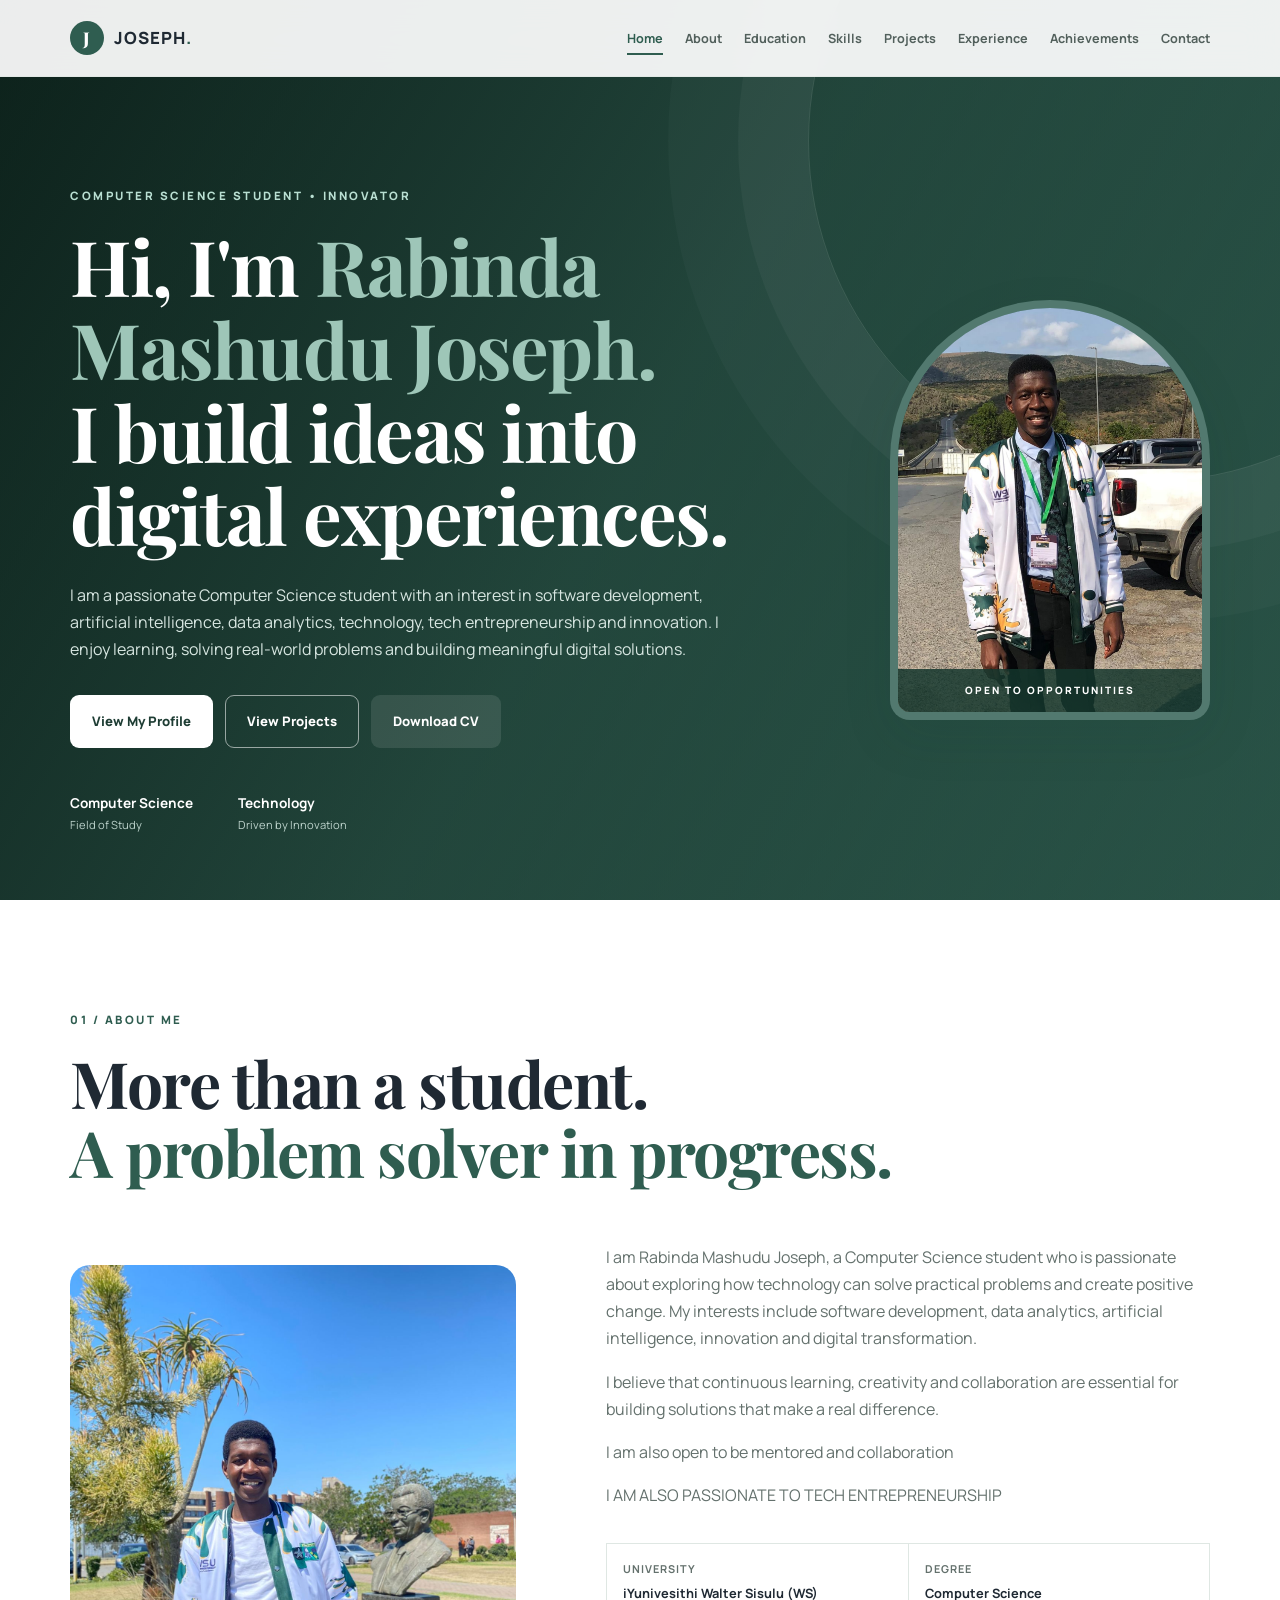
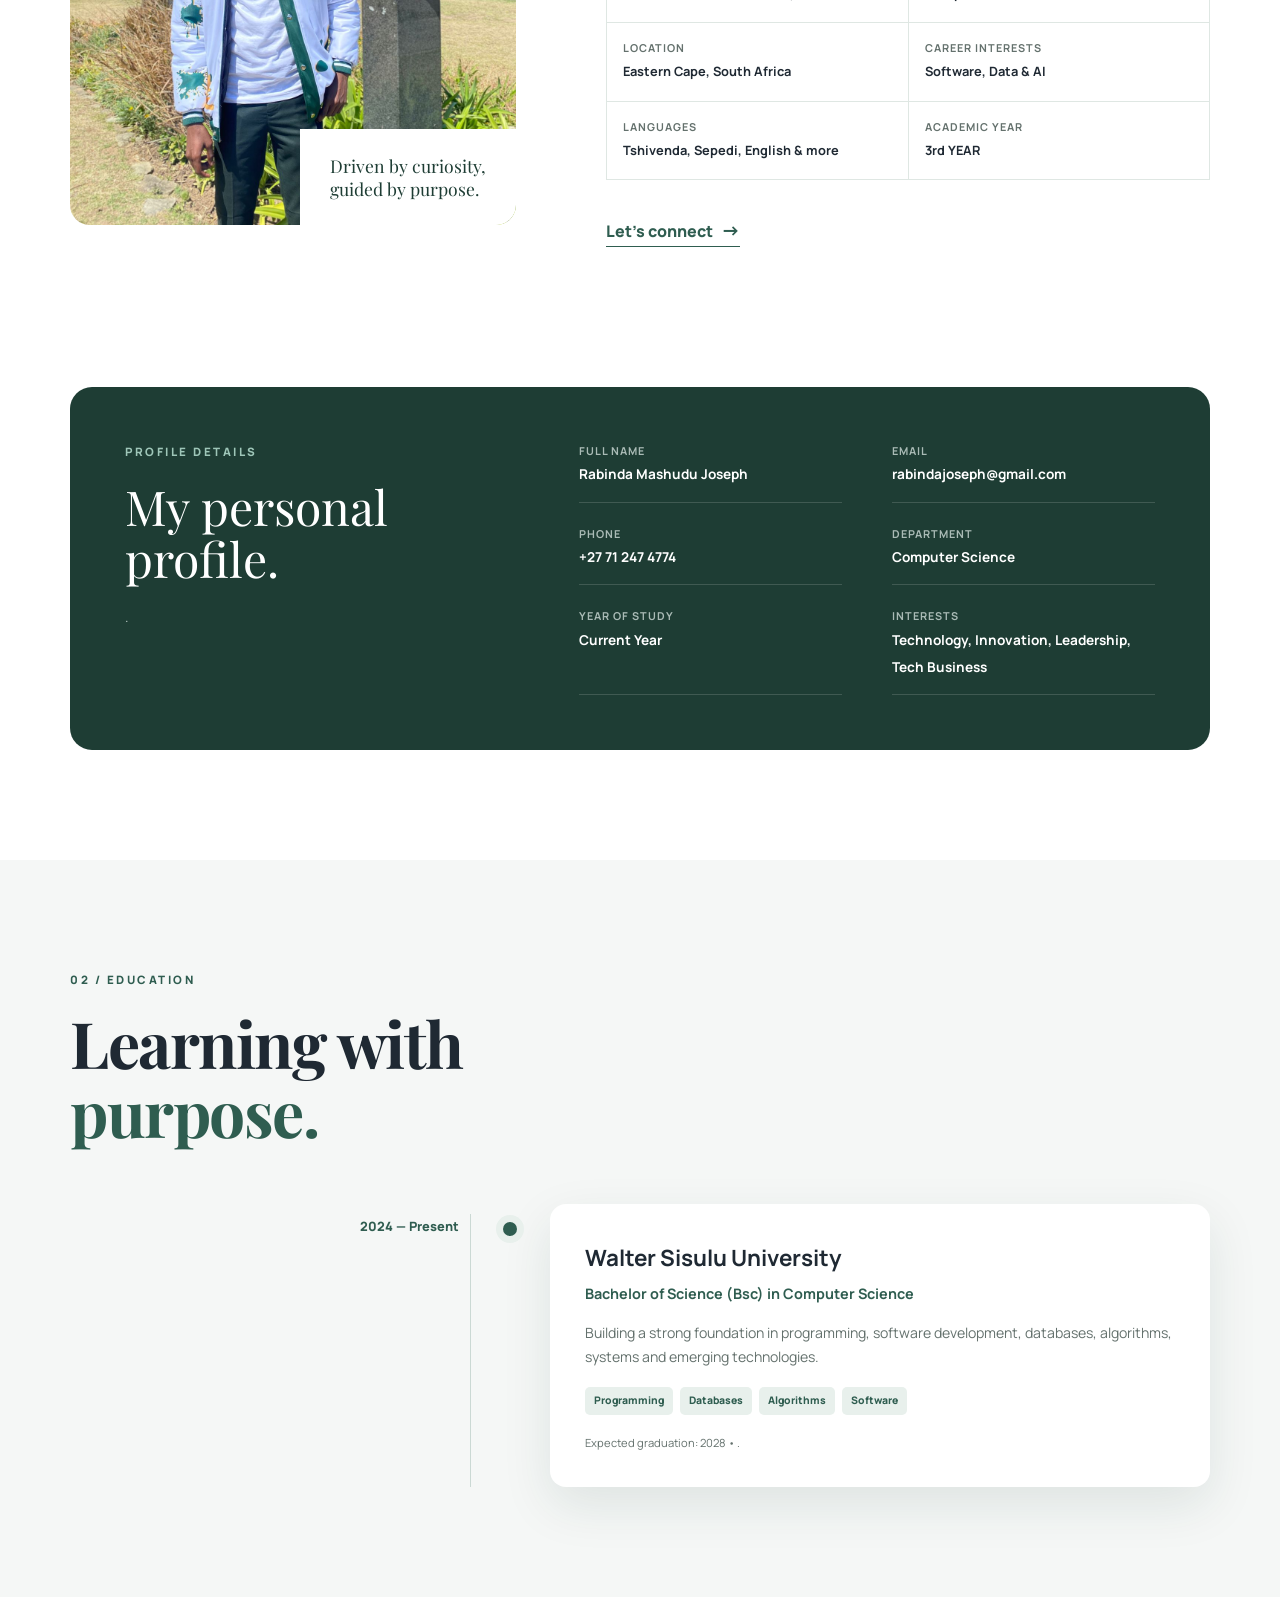
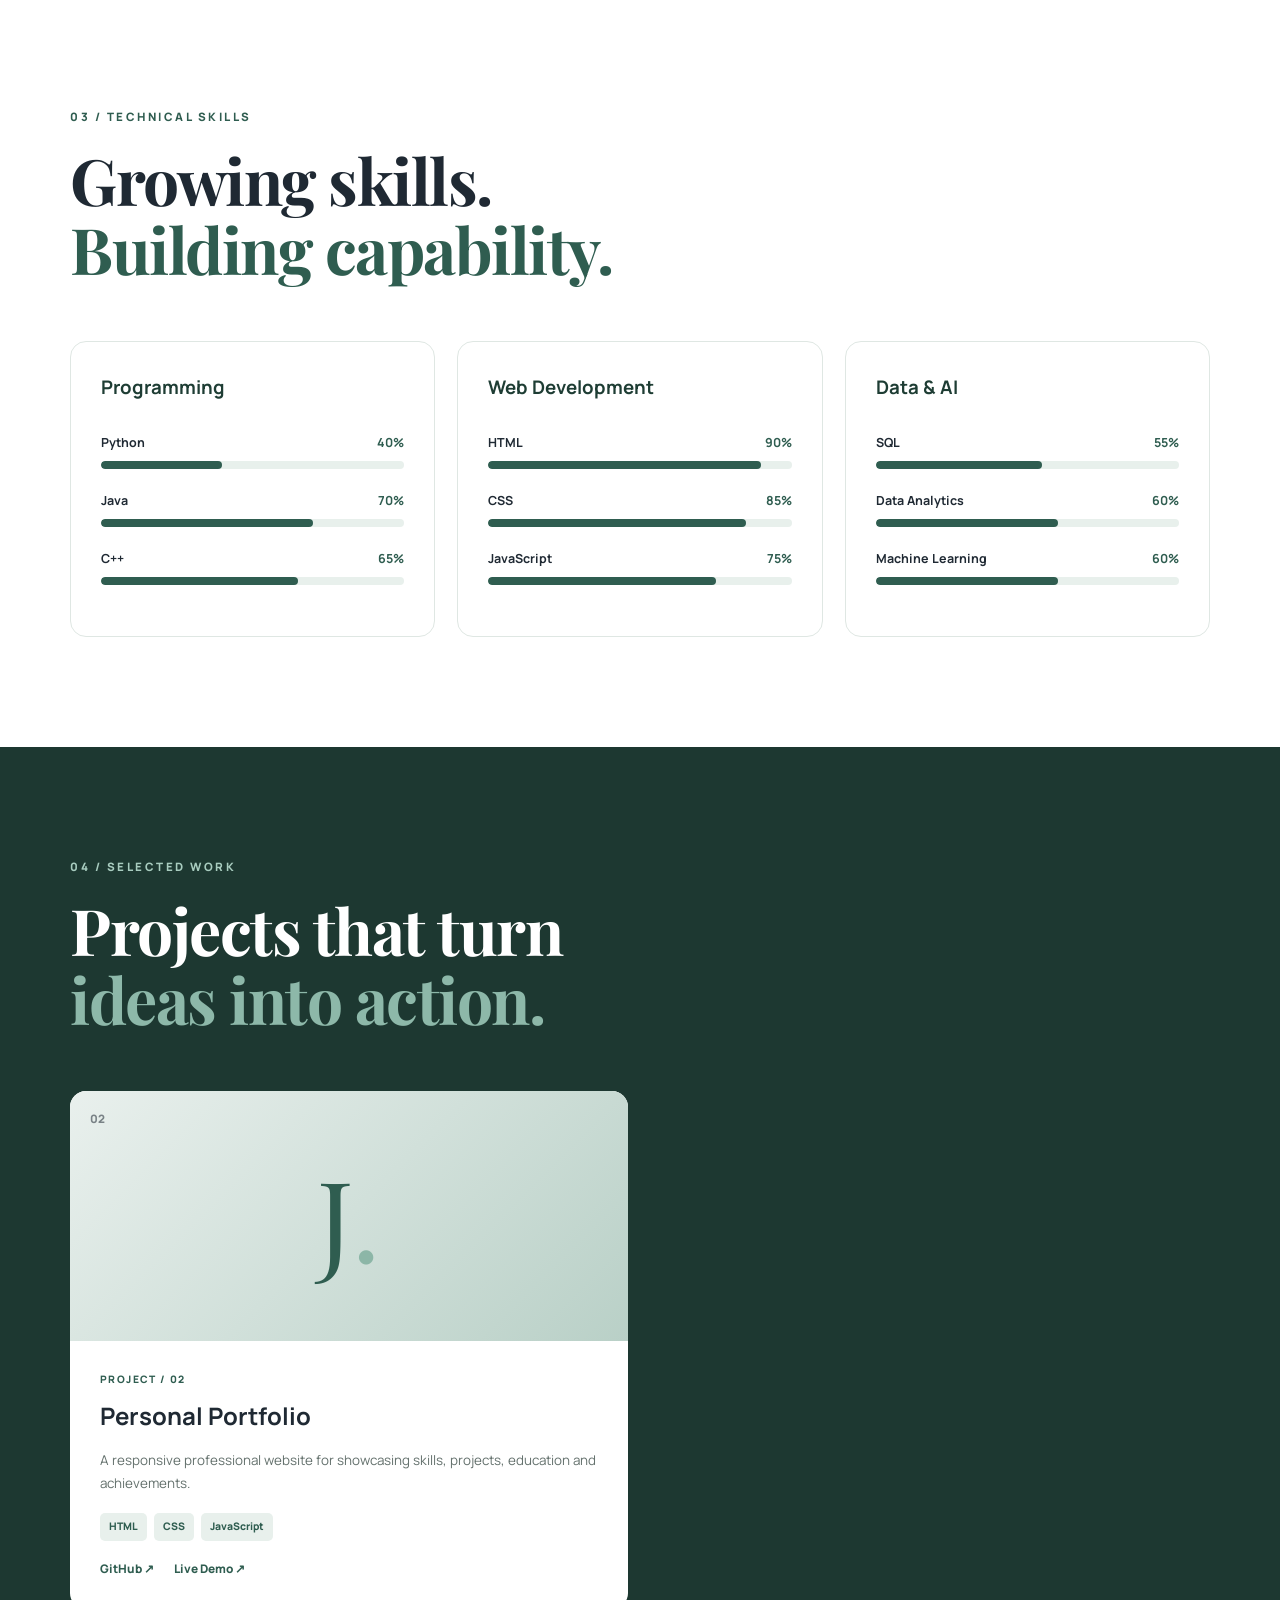
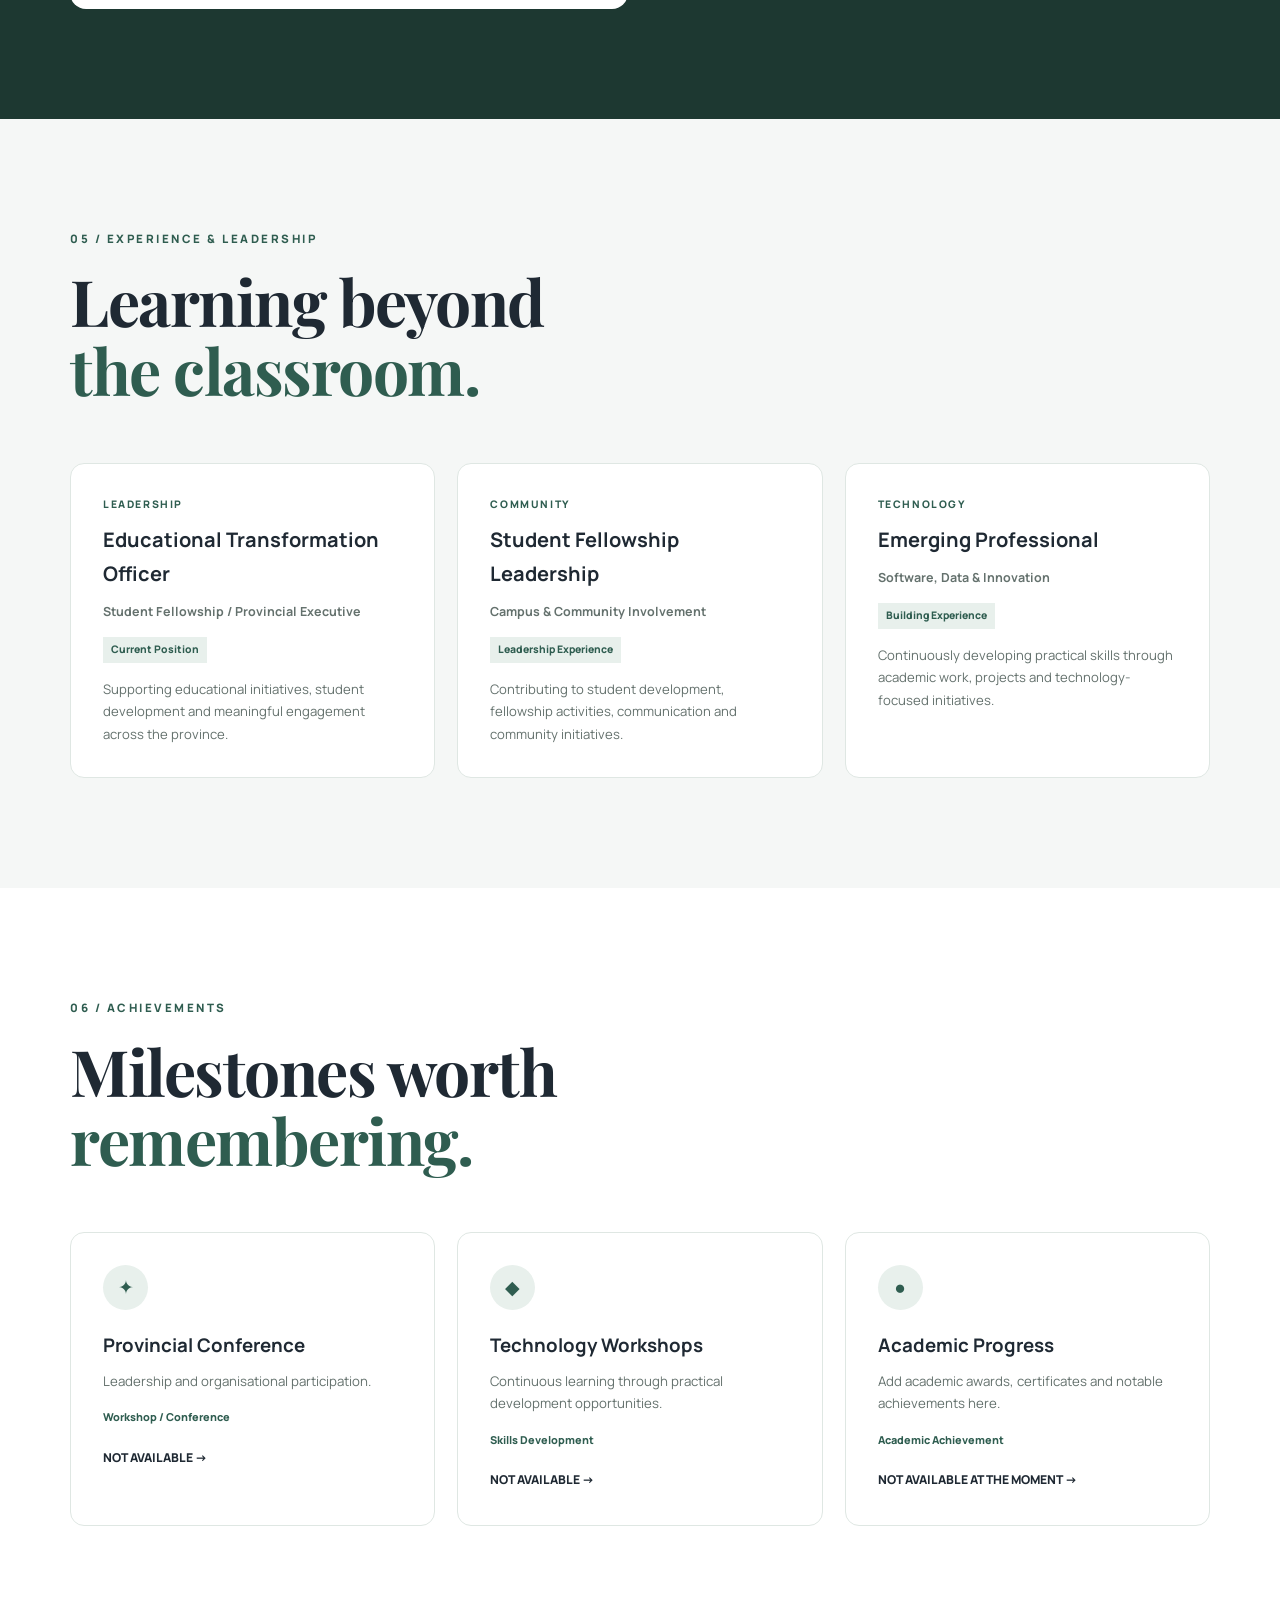
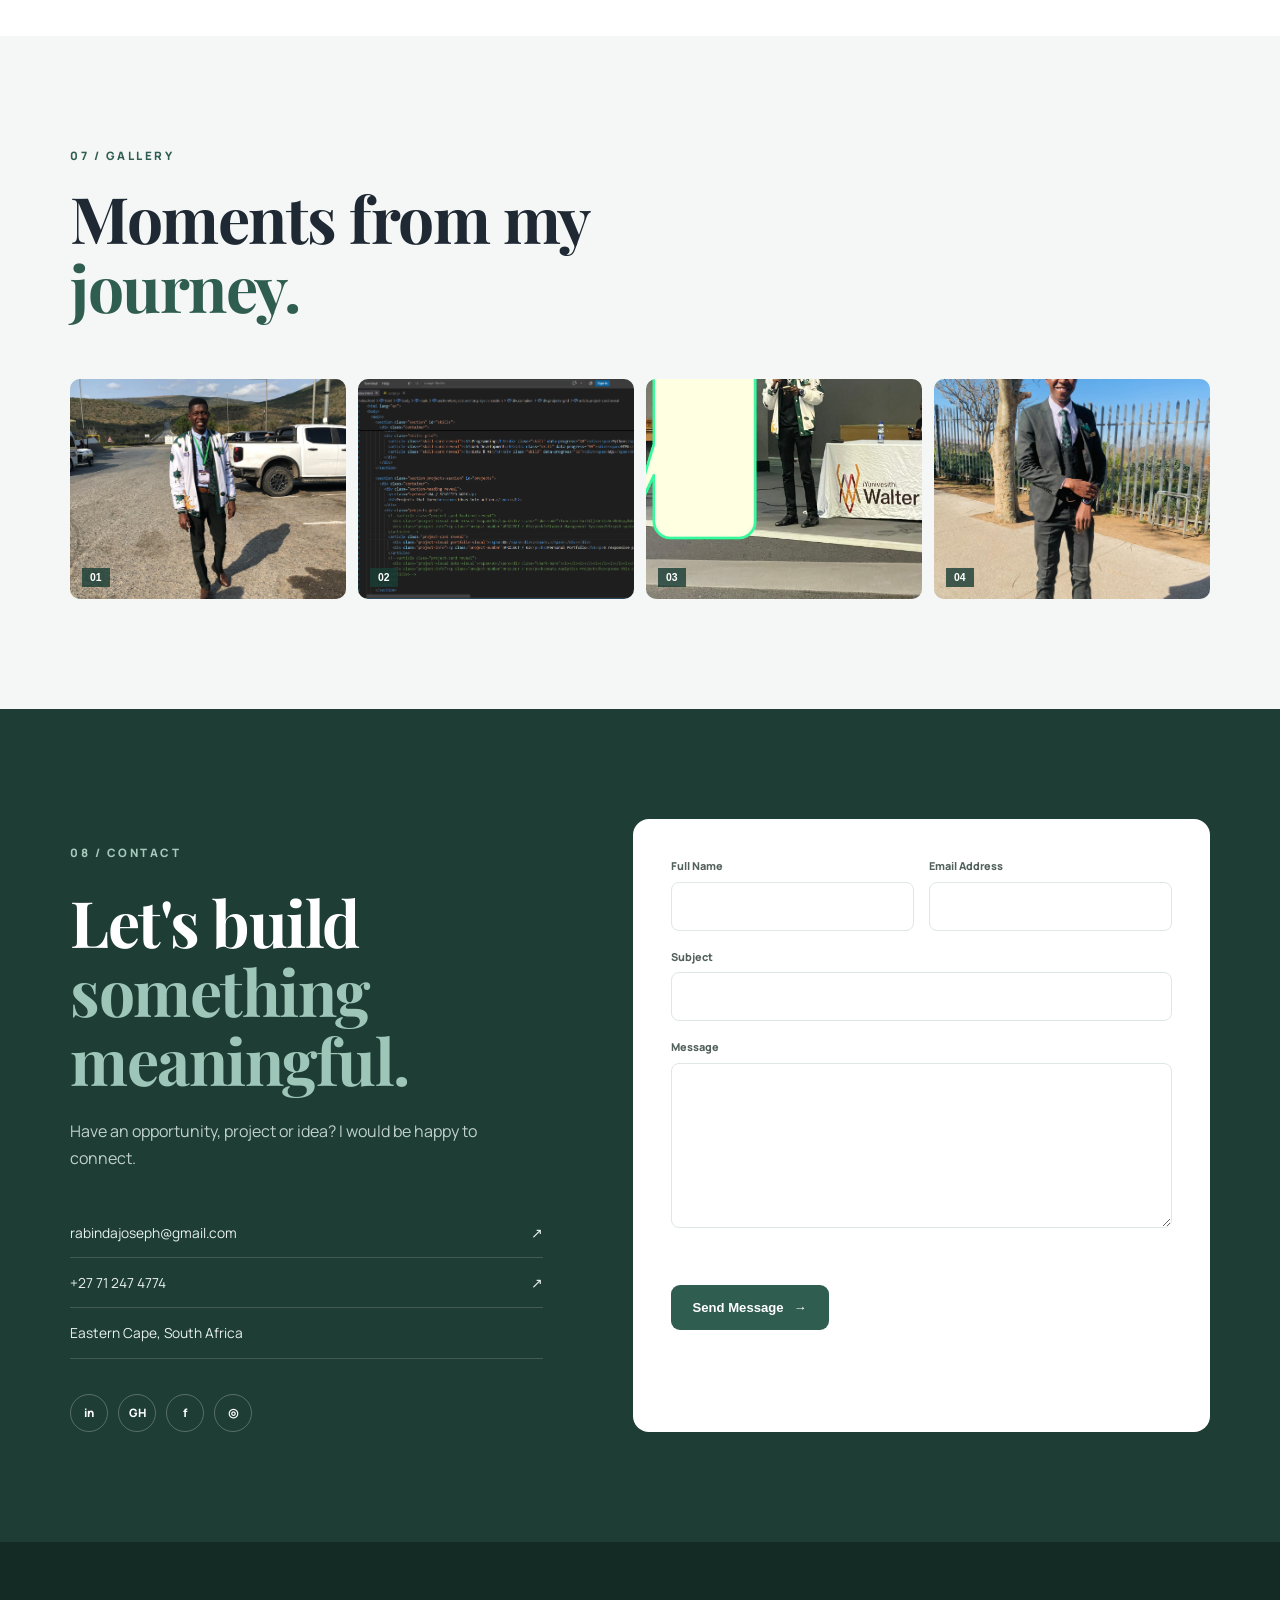
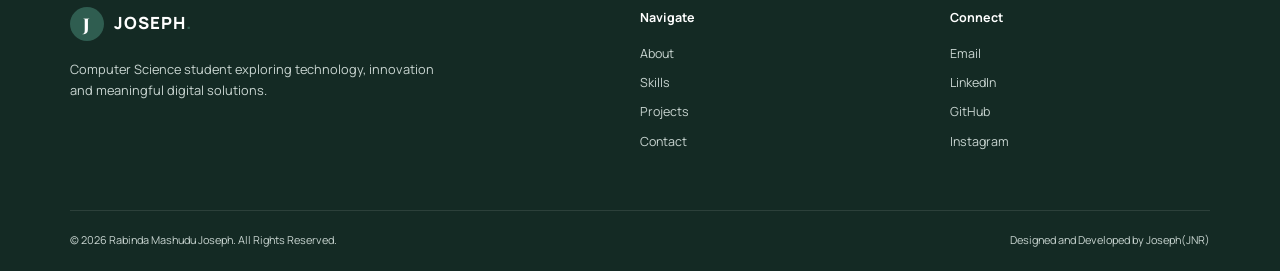
==== commit 8ec2263e: "Update academic year to 3rd YEAR" ====
--- a/index.html
+++ b/index.html
@@ -91,7 +91,7 @@
               <div><span>Location</span><strong>Eastern Cape, South Africa</strong></div>
               <div><span>Career Interests</span><strong>Software, Data & AI</strong></div>
               <div><span>Languages</span><strong>Tshivenda, Sepedi, English & more</strong></div>
-              <div><span>Academic Year</span><strong><!--Edit this detail--> CURRENT YEAR</strong></div>
+              <div><span>Academic Year</span><strong><!--Edit this detail--> 3rd YEAR</strong></div>
             </div>
             <a class="text-link" href="#contact">Let's connect <span>→</span></a>
           </div>
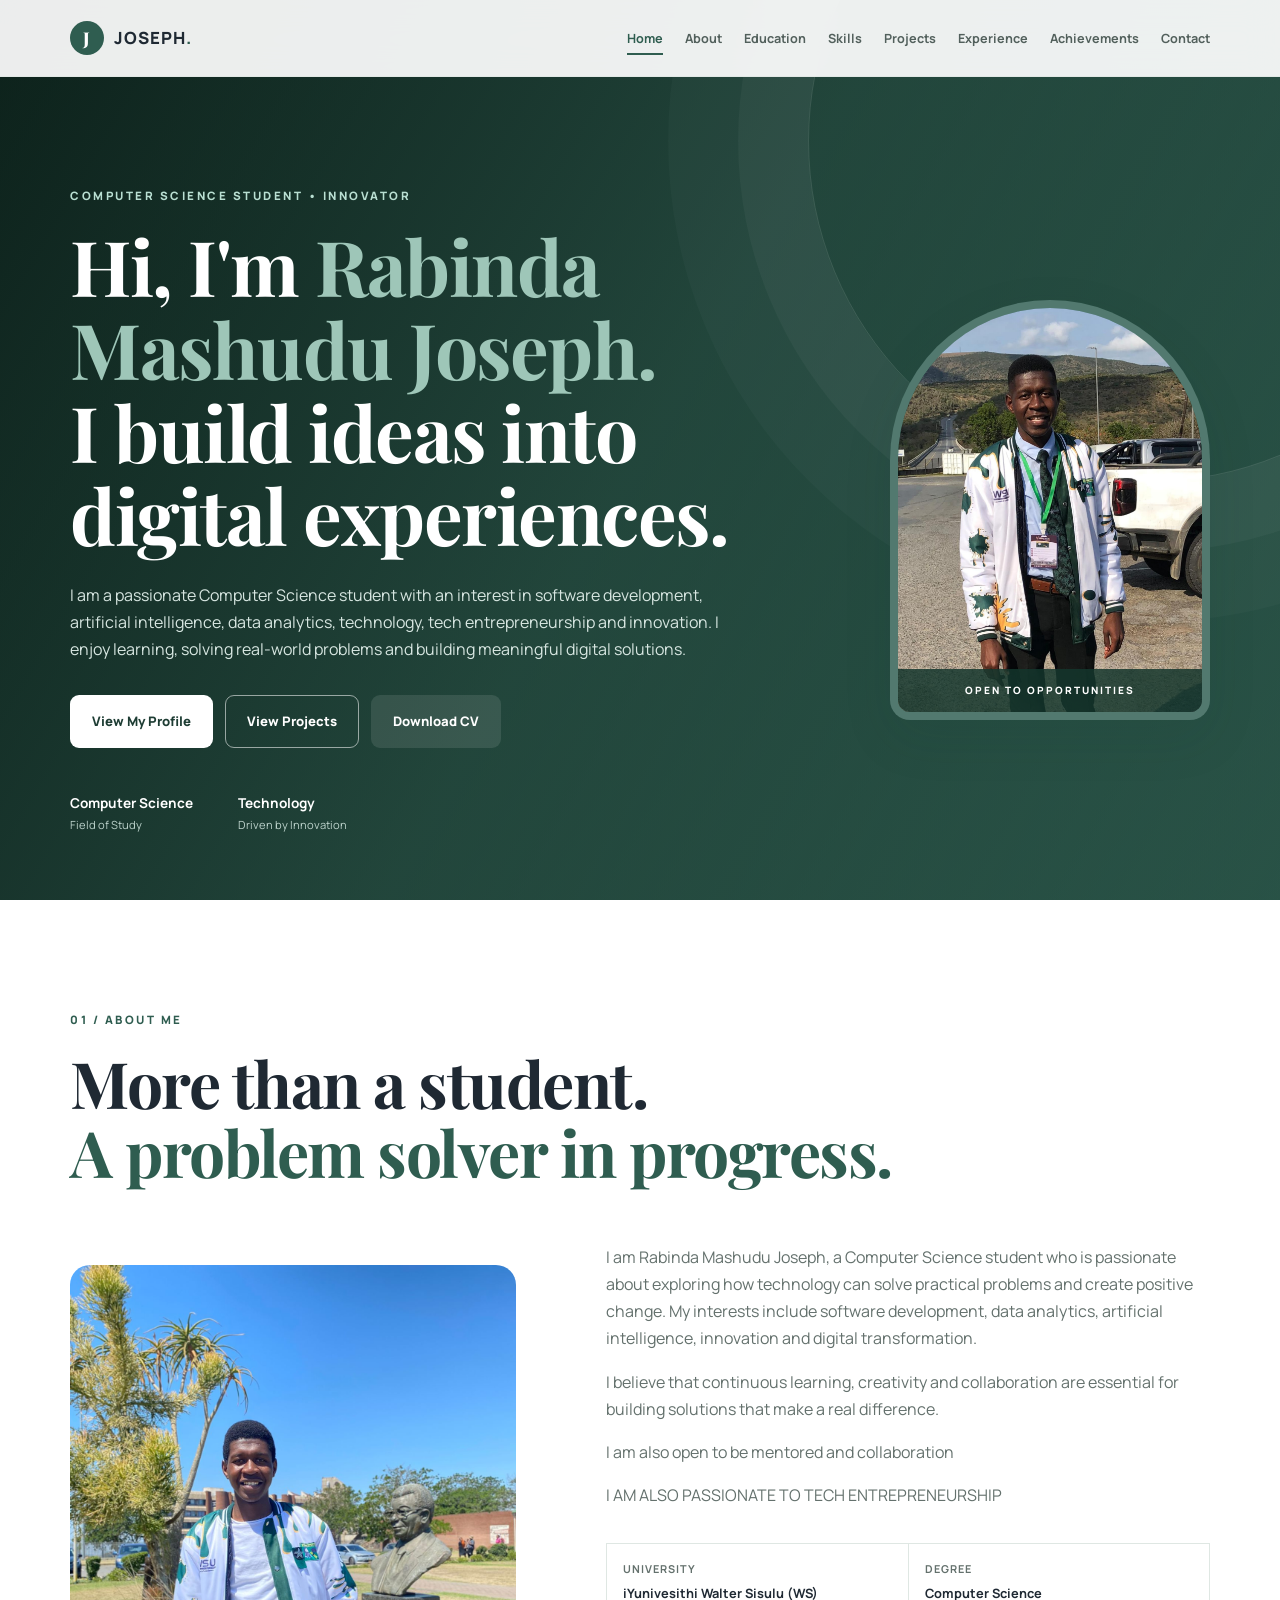
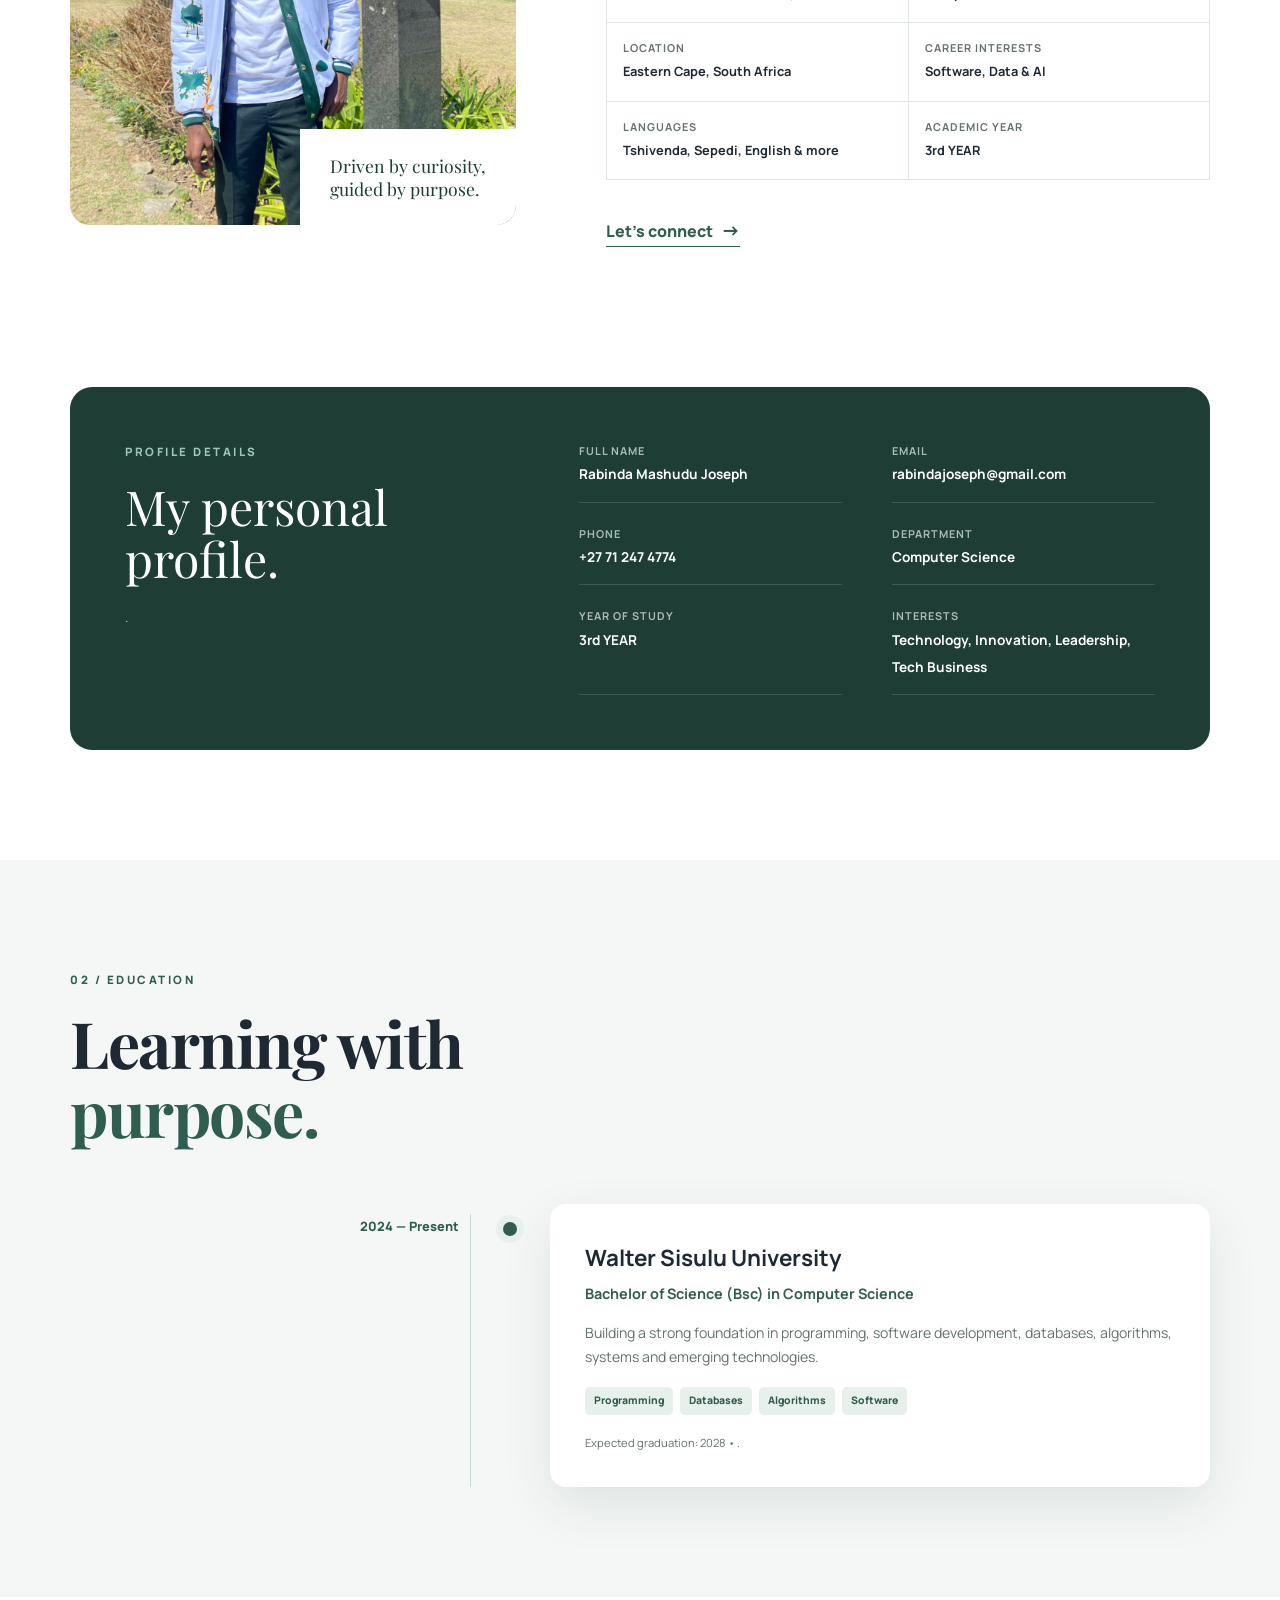
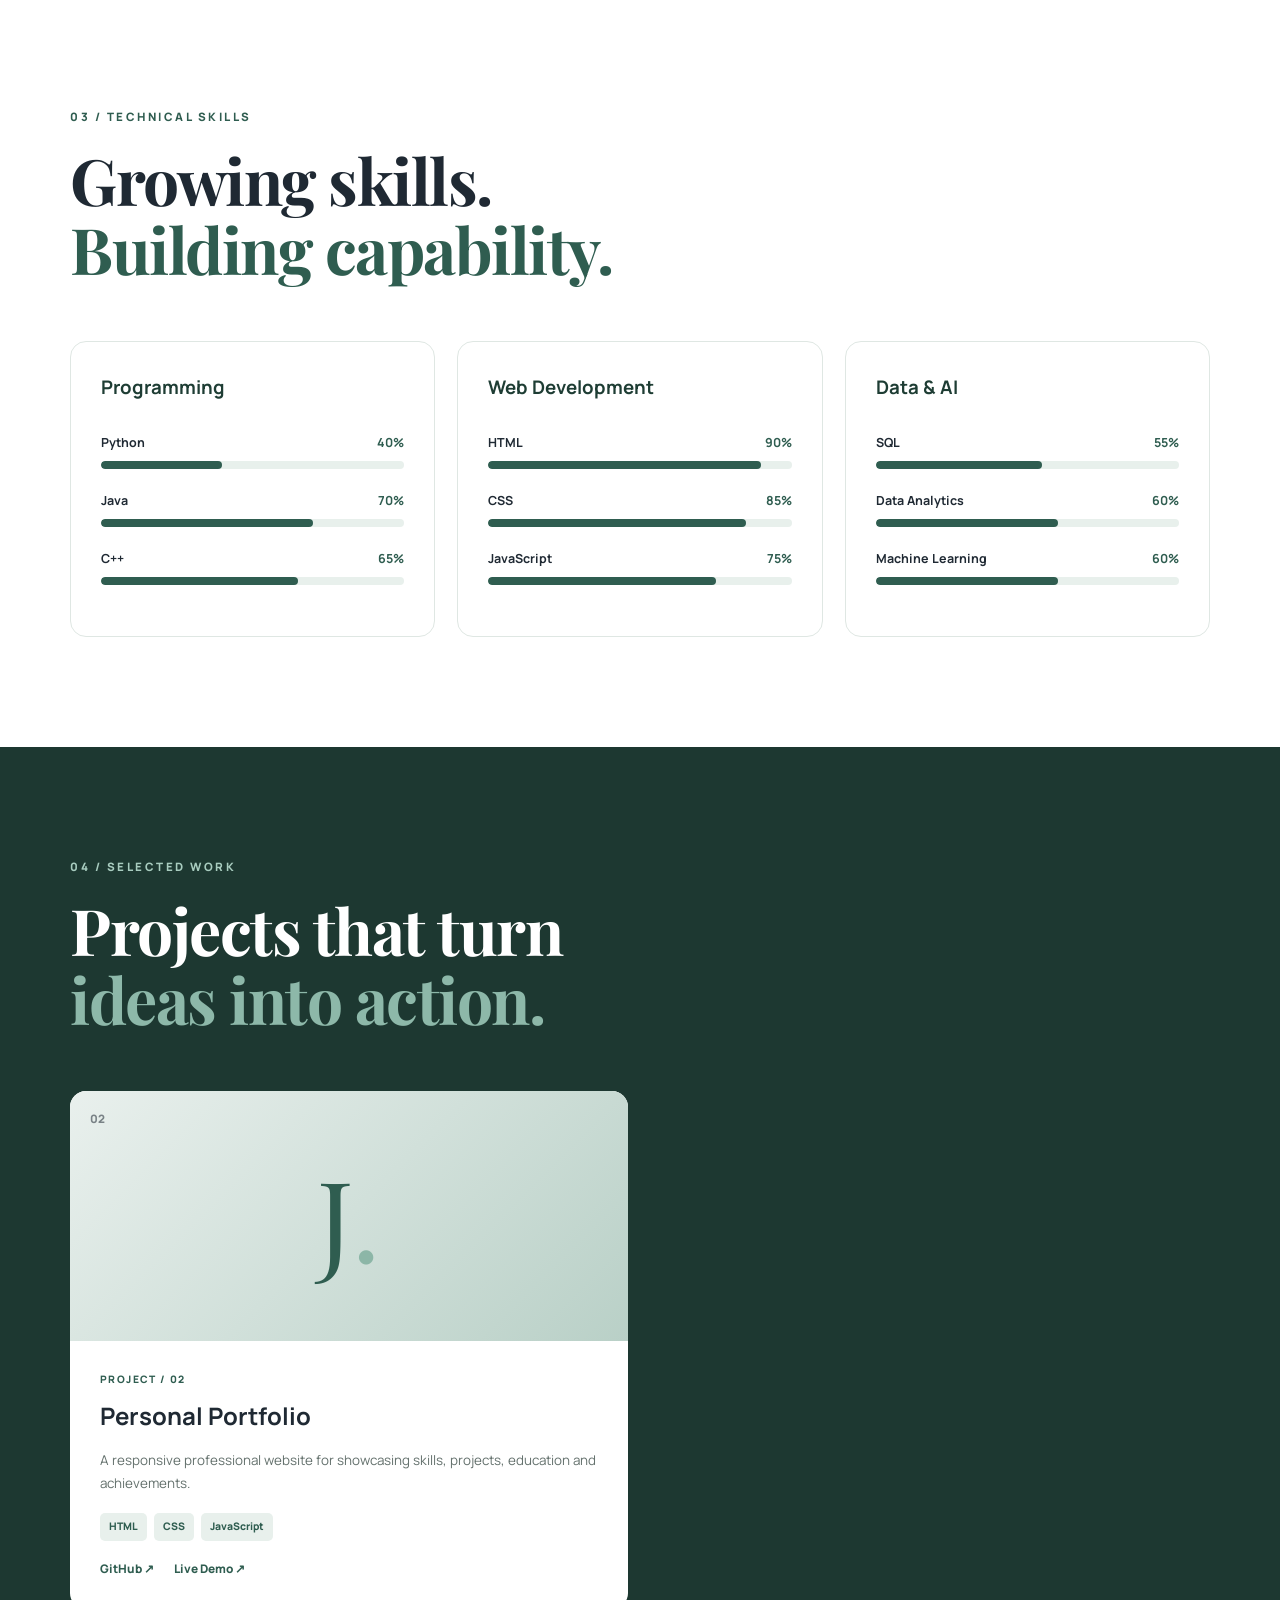
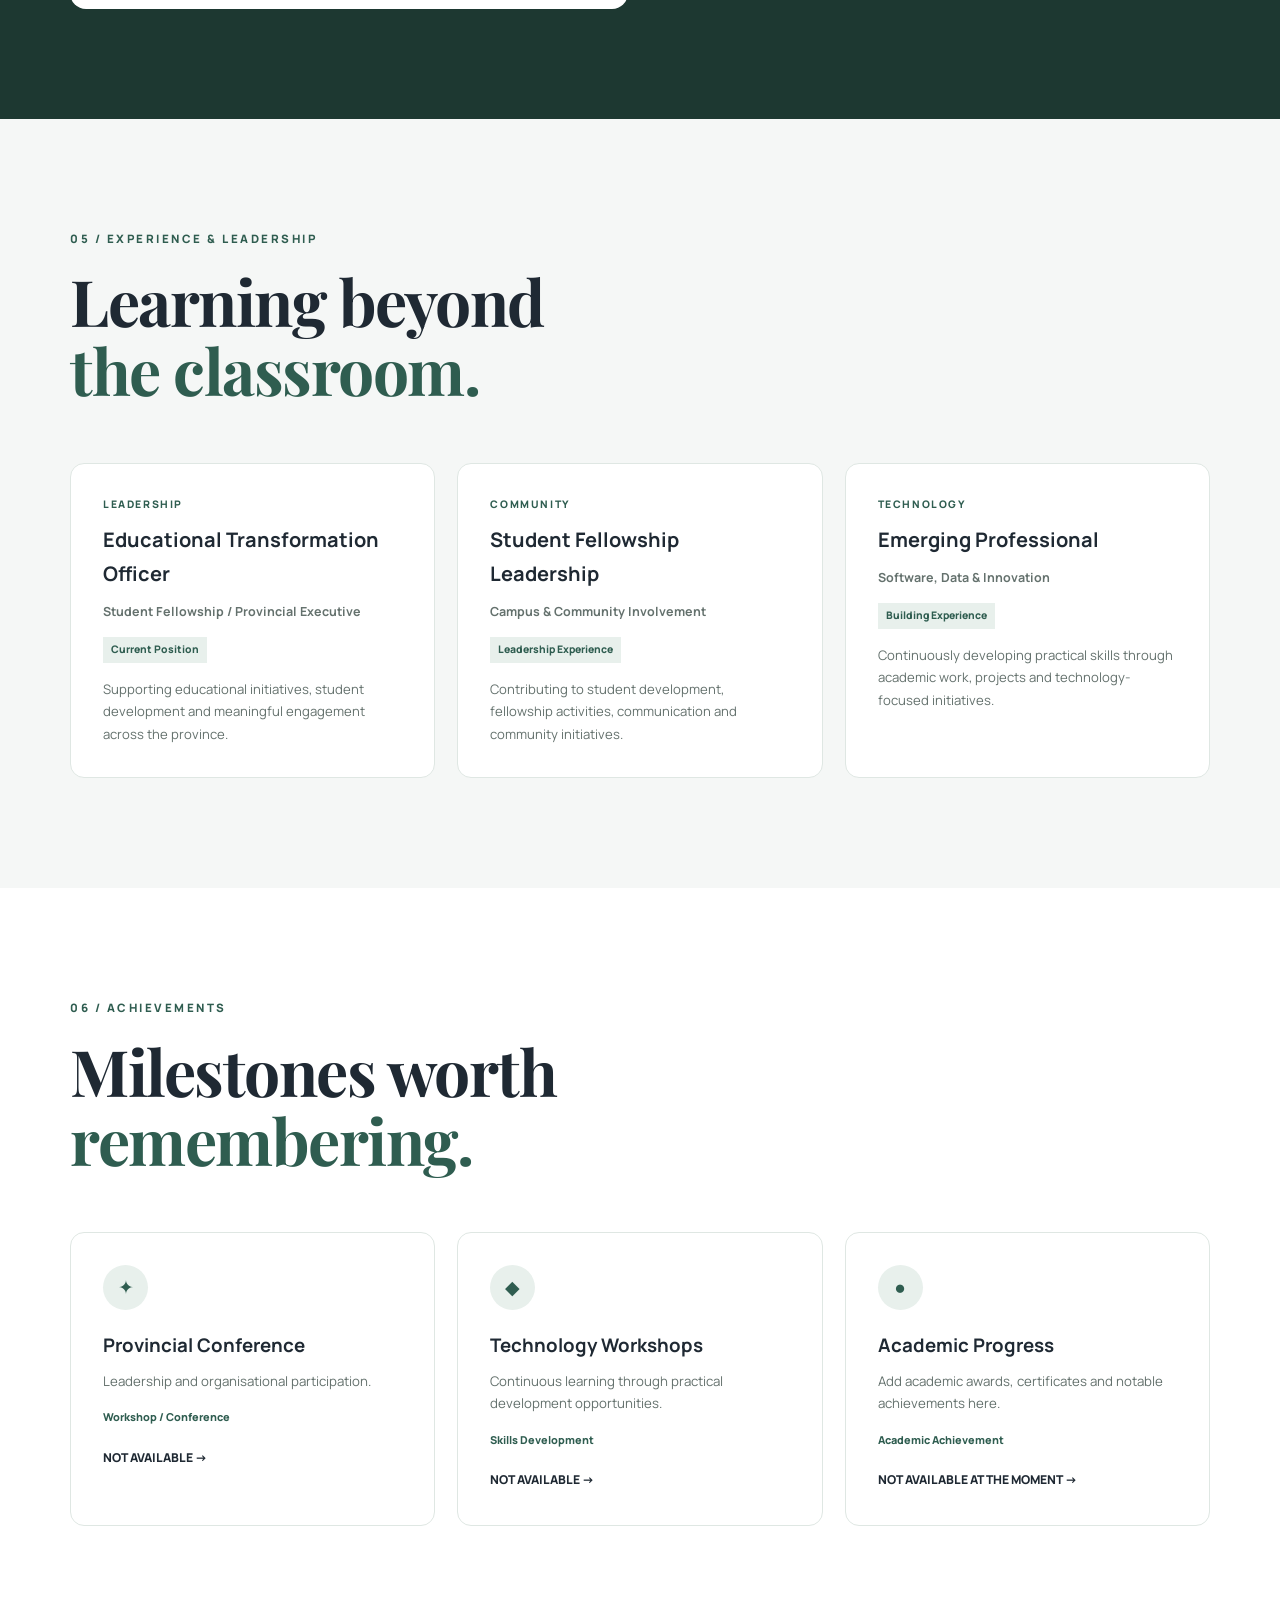
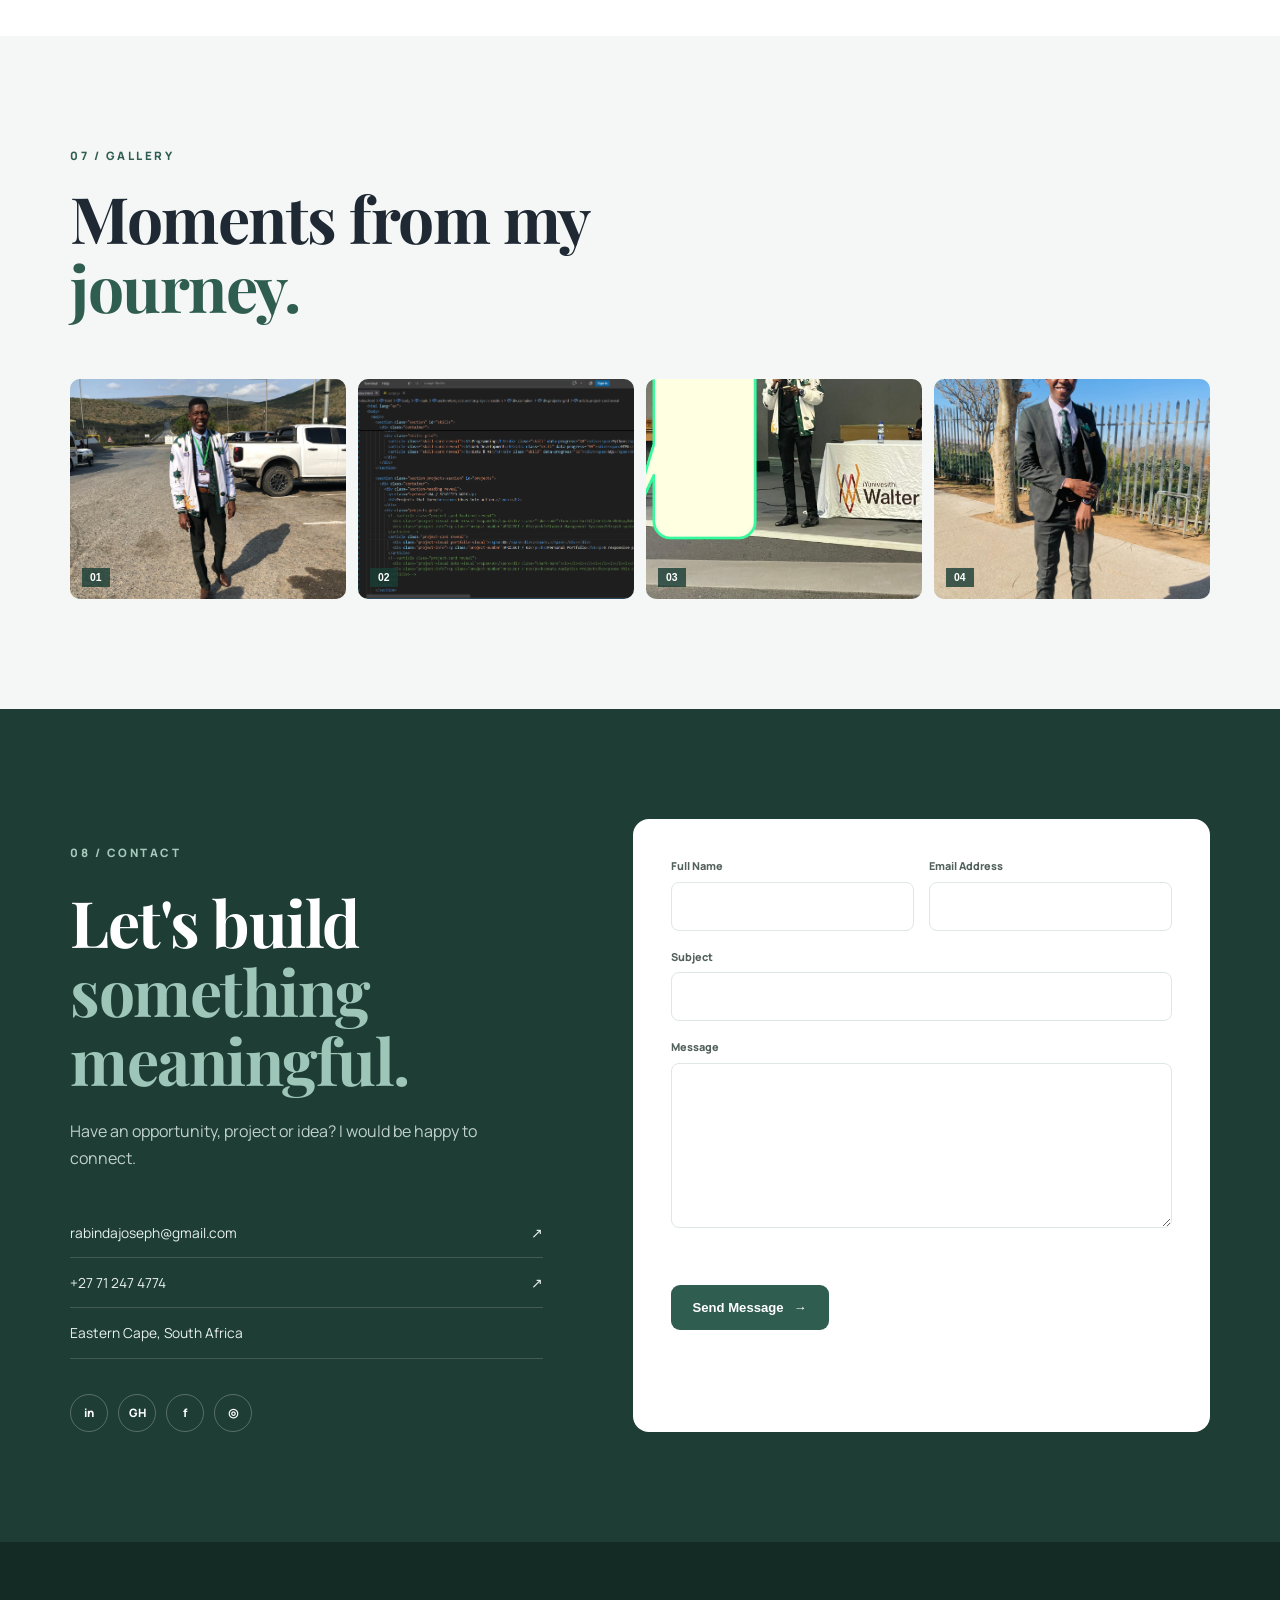
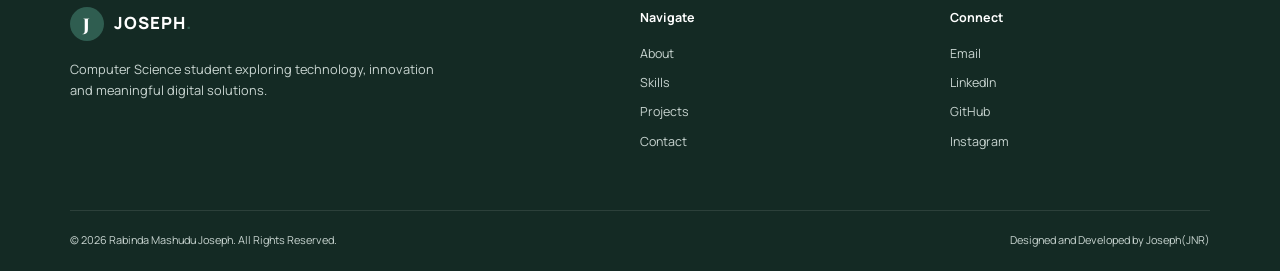
==== commit 204cb21d: "Update Year of Study to '3rd YEAR'" ====
--- a/index.html
+++ b/index.html
@@ -5,6 +5,7 @@
   <meta name="viewport" content="width=device-width, initial-scale=1.0">
   <meta name="description" content="Joseph's professional Computer Science student portfolio showcasing education, skills, projects, leadership and achievements.">
   <meta name="keywords" content="Joseph, Computer Science, Student Portfolio, Software Developer, Technology">
+    <meta name="google-site-verification" content="n02Bx4j0gd0jt22RL7BbCz_W7ned79xSnKc4qVCJpdo">
   <meta property="og:title" content="Rabinda Mashudu Joseph | Computer Science Student">
   <meta property="og:description" content="Professional student portfolio and profile.">
   <meta property="og:type" content="website">
@@ -15,7 +16,7 @@
   <link href="https://fonts.googleapis.com/css2?family=Manrope:wght@400;500;600;700;800&family=Playfair+Display:wght@600;700&display=swap" rel="stylesheet">
   <link rel="stylesheet" href="css/style.css">
   <link rel="stylesheet" href="css/responsive.css">
-  <meta name="google-site-verification" content="IyHEulp7-5OcKnXWqlHJ1XY8YPsf2l_57tyUC4lCIXU" />
+
 </head>
 <body>
   <header class="site-header" id="top">
@@ -112,7 +113,7 @@
             <div><span>Email</span><strong>rabindajoseph@gmail.com</strong></div>
             <div><span>Phone</span><strong>+27 71 247 4774</strong></div>
             <div><span>Department</span><strong>Computer Science</strong></div>
-            <div><span>Year of Study</span><strong>Current Year</strong></div>
+            <div><span>Year of Study</span><strong>3rd YEAR</strong></div>
             <div><span>Interests</span><strong>Technology, Innovation, Leadership, Tech Business</strong></div>
           </div>
         </div>
